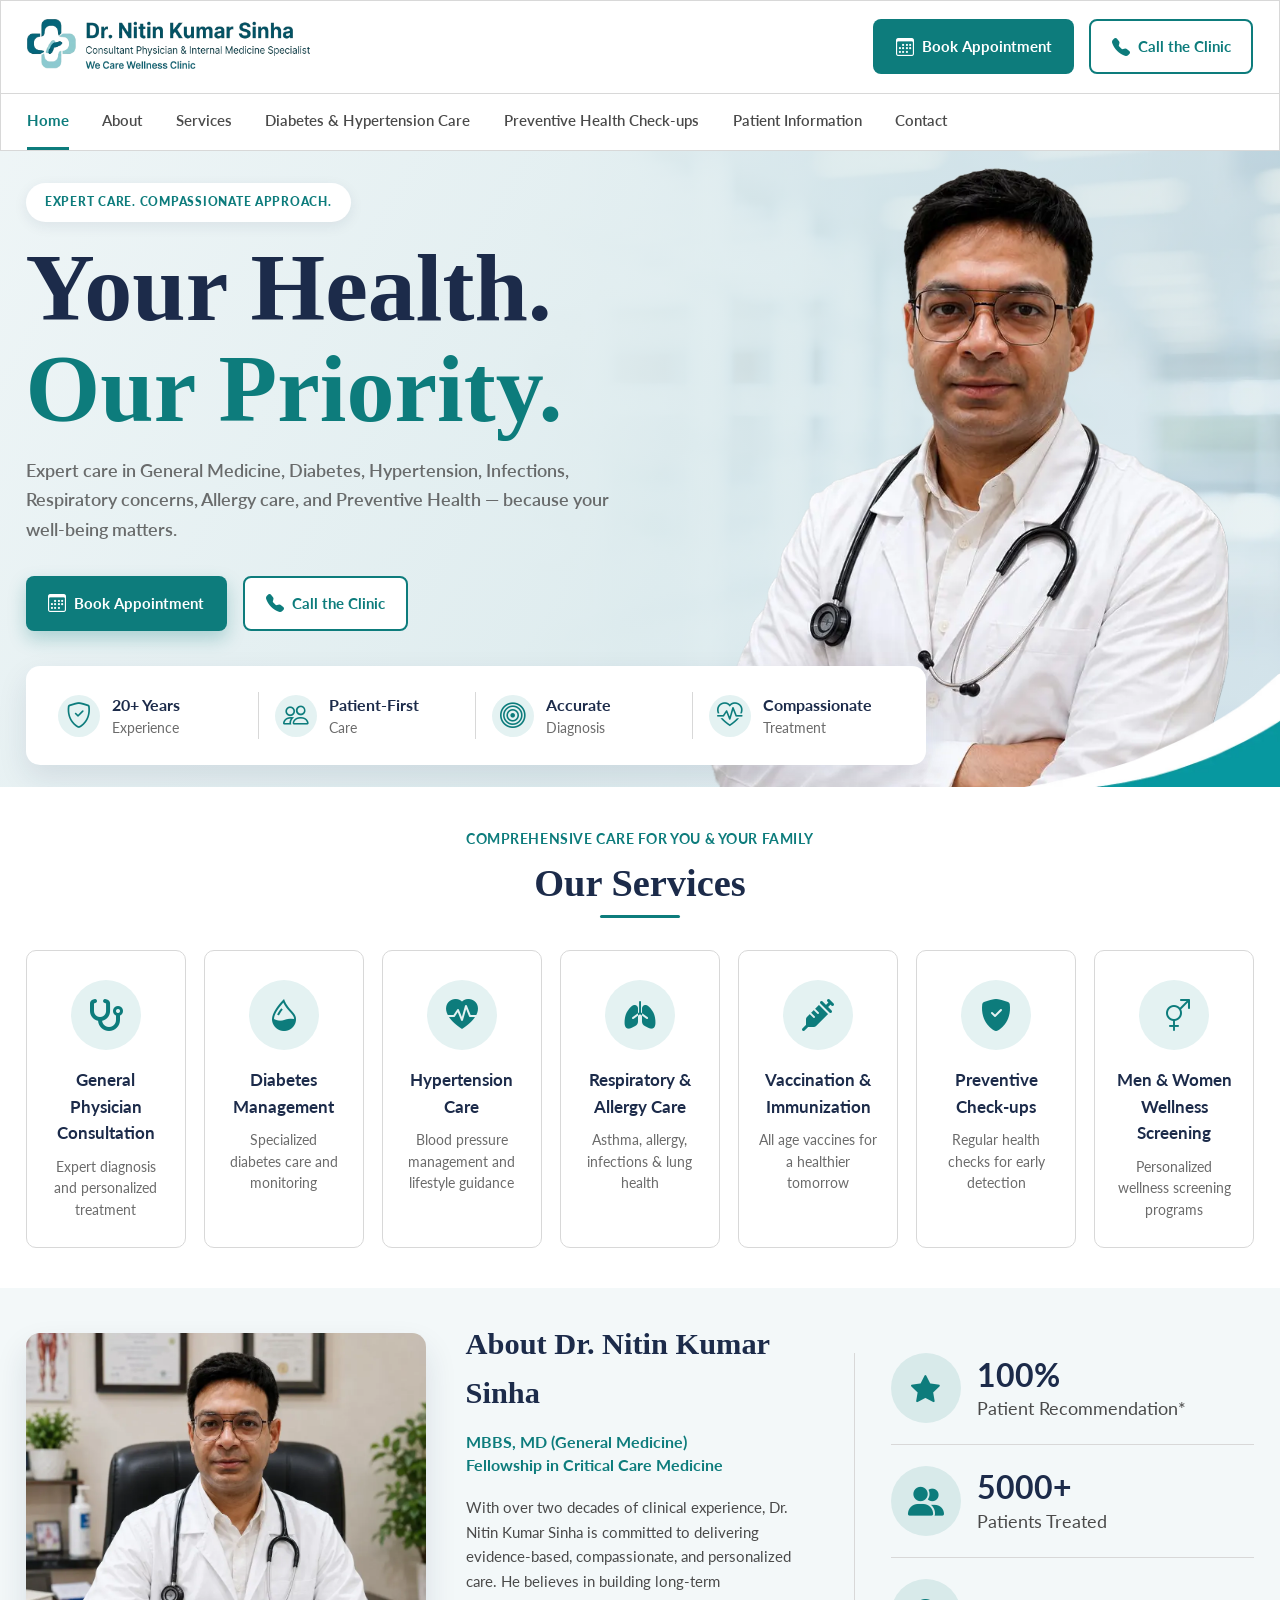
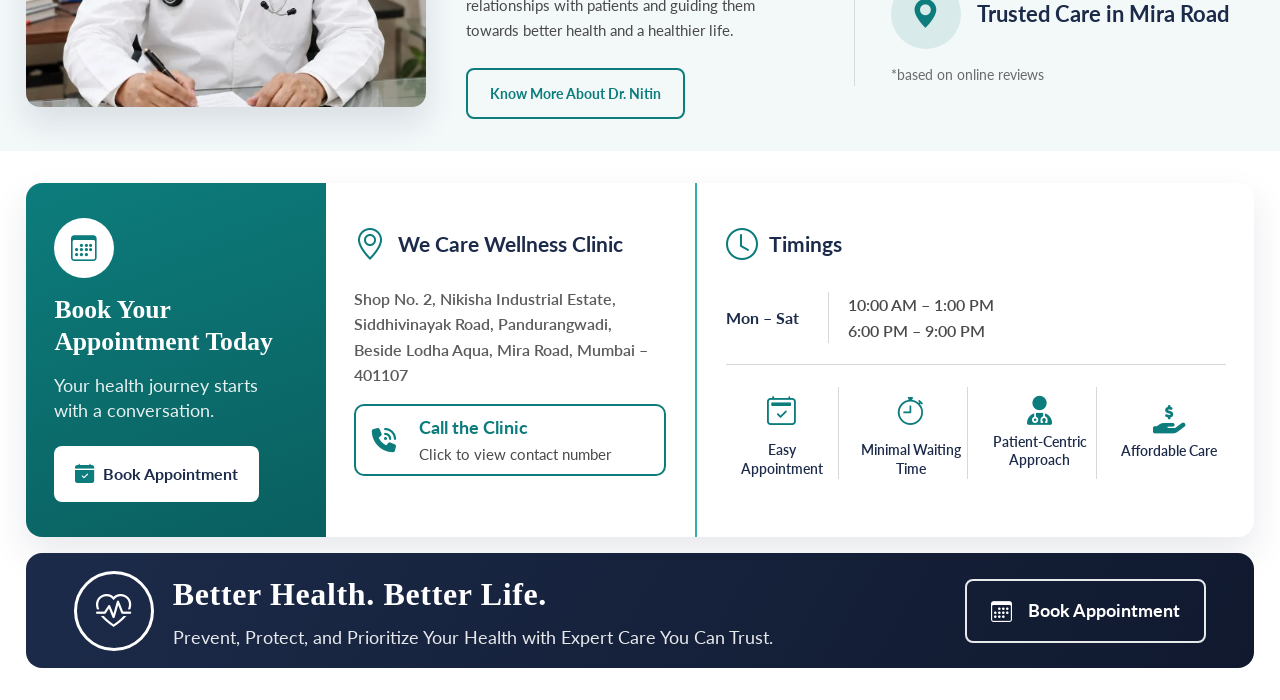
==== index.html @ b58bb56f "first commit" ====
<!DOCTYPE html>
<html lang="en">

<head>
    <meta charset="UTF-8">
    <meta name="viewport" content="width=device-width, initial-scale=1.0">
    <title>Dr. Nitin Kumar Sinha</title>
    <link rel="icon" type="image/png" href="images/dr-favicon.png">

    <link
        href="https://fonts.googleapis.com/css2?family=Lato:ital,wght@0,100;0,300;0,400;0,700;0,900;1,100;1,300;1,400;1,700;1,900&display=swap"
        rel="stylesheet">
    <link rel="stylesheet" href="https://cdn.jsdelivr.net/npm/bootstrap-icons@1.11.3/font/bootstrap-icons.min.css">
    <link rel="stylesheet" href="https://cdnjs.cloudflare.com/ajax/libs/font-awesome/6.7.2/css/all.min.css">
    <link rel="stylesheet" href="style.css">
</head>

<body>

    <header class="site-header">
        <div class="section-container header-top">
            <a href="#home" class="logo">
                <img src="images/logo.webp" alt="Dr. Nitin Kumar Sinha Logo">
            </a>

            <div class="header-actions">
                <a href="#book" class="btn btn-primary">
                    <i class="bi bi-calendar3"></i>
                    <span>Book Appointment</span>
                </a>
                <a href="tel:+910000000000" class="btn btn-outline">
                    <i class="bi bi-telephone-fill"></i>
                    <span class="call-btn-text">Call the Clinic</span>
                </a>
                <button class="nav-toggle" id="navToggle" aria-label="Toggle navigation">
                    <span></span><span></span><span></span>
                </button>
            </div>
        </div>

        <nav class="main-nav" id="mainNav">
            <div class="section-container">
                <ul class="nav-list">
                    <li><a href="#home" class="active">Home</a></li>
                    <li><a href="#about">About</a></li>
                    <li><a href="#services">Services</a></li>
                    <li><a href="#diabetes">Diabetes &amp; Hypertension Care</a></li>
                    <li><a href="#checkups">Preventive Health Check-ups</a></li>
                    <li><a href="#patient-info">Patient Information</a></li>
                    <li><a href="#contact">Contact</a></li>
                </ul>
            </div>
        </nav>
    </header>


    <section class="hero">
        <div class="section-container hero-grid">

            <div class="hero-content">
                <span class="hero-badge">EXPERT CARE. COMPASSIONATE APPROACH.</span>

                <h1 class="hero-heading">
                    Your Health.
                    <span class="highlight">Our Priority.</span>
                </h1>

                <p class="hero-description">
                    Expert care in General Medicine, Diabetes, Hypertension, Infections,
                    Respiratory concerns, Allergy care, and Preventive Health — because
                    your well-being matters.
                </p>

                <div class="hero-actions">
                    <a href="#book" class="btn btn-primary">
                        <i class="bi bi-calendar3"></i>
                        Book Appointment
                    </a>
                    <a href="tel:+910000000000" class="btn btn-outline">
                        <i class="bi bi-telephone-fill"></i>
                        Call the Clinic
                    </a>
                </div>

                <div class="hero-stats">
                    <div class="stat-item">
                        <span class="stat-icon">
                            <i class="bi bi-shield-check"></i>
                        </span>
                        <span>
                            <div class="stat-title">20+ Years</div>
                            <div class="stat-sub">Experience</div>
                        </span>
                    </div>

                    <div class="stat-item">
                        <span class="stat-icon">
                            <i class="bi bi-people"></i>
                        </span>
                        <span>
                            <div class="stat-title">Patient-First</div>
                            <div class="stat-sub">Care</div>
                        </span>
                    </div>

                    <div class="stat-item">
                        <span class="stat-icon">
                            <i class="bi bi-bullseye"></i>
                        </span>
                        <span>
                            <div class="stat-title">Accurate</div>
                            <div class="stat-sub">Diagnosis</div>
                        </span>
                    </div>

                    <div class="stat-item">
                        <span class="stat-icon">
                            <i class="bi bi-heart-pulse"></i>
                        </span>
                        <span>
                            <div class="stat-title">Compassionate</div>
                            <div class="stat-sub">Treatment</div>
                        </span>
                    </div>
                </div>
            </div>

            <div class="hero-image-wrap">
                <img src="images/self-1.webp" alt="Dr. Nitin Kumar Sinha">
            </div>

        </div>

        <img class="hero-prop" src="images/hero-prop-1.webp" alt="">

    </section>


    <section class="services">
        <div class="section-container">

            <div class="services-header">
                <span class="services-eyebrow">COMPREHENSIVE CARE FOR YOU &amp; YOUR FAMILY</span>
                <h2 class="services-title">Our Services</h2>
            </div>

            <div class="services-grid">

                <div class="service-card">
                    <div class="service-icon"><i class="fa-solid fa-stethoscope"></i></div>
                    <div class="service-title">General Physician Consultation</div>
                    <p class="service-desc">Expert diagnosis and personalized treatment</p>
                </div>

                <div class="service-card">
                    <div class="service-icon"><i class="bi bi-droplet-half"></i></div>
                    <div class="service-title">Diabetes Management</div>
                    <p class="service-desc">Specialized diabetes care and monitoring</p>
                </div>

                <div class="service-card">
                    <div class="service-icon"><i class="bi bi-heart-pulse-fill"></i></div>
                    <div class="service-title">Hypertension Care</div>
                    <p class="service-desc">Blood pressure management and lifestyle guidance</p>
                </div>

                <div class="service-card">
                    <div class="service-icon"><i class="bi bi-lungs-fill"></i></div>
                    <div class="service-title">Respiratory &amp; Allergy Care</div>
                    <p class="service-desc">Asthma, allergy, infections &amp; lung health</p>
                </div>

                <div class="service-card">
                    <div class="service-icon"><i class="fa-solid fa-syringe"></i></div>
                    <div class="service-title">Vaccination &amp; Immunization</div>
                    <p class="service-desc">All age vaccines for a healthier tomorrow</p>
                </div>

                <div class="service-card">
                    <div class="service-icon"><i class="bi bi-shield-fill-check"></i></div>
                    <div class="service-title">Preventive Check-ups</div>
                    <p class="service-desc">Regular health checks for early detection</p>
                </div>

                <div class="service-card">
                    <div class="service-icon"><i class="bi bi-gender-ambiguous"></i></div>
                    <div class="service-title">Men &amp; Women Wellness Screening</div>
                    <p class="service-desc">Personalized wellness screening programs</p>
                </div>

            </div>
        </div>
    </section>



    <section class="about">
        <div class="section-container about-grid">

            <div class="about-photo">
                <img src="images/self-2.webp" alt="Dr. Nitin Kumar Sinha">
            </div>

            <div class="about-content">
                <h2 class="about-title">About Dr. Nitin Kumar Sinha</h2>
                <p class="about-qualification">
                    MBBS, MD (General Medicine)<br>
                    Fellowship in Critical Care Medicine
                </p>
                <p class="about-desc">
                    With over two decades of clinical experience, Dr. Nitin Kumar Sinha
                    is committed to delivering evidence-based, compassionate, and
                    personalized care. He believes in building long-term relationships
                    with patients and guiding them towards better health and a healthier life.
                </p>
                <a href="#about-full" class="btn-know-more">Know More About Dr. Nitin</a>
            </div>

            <div class="about-stats">
                <div class="stat-row">
                    <span class="stat-icon-circle"><i class="bi bi-star-fill"></i></span>
                    <span>
                        <div class="stat-value">100%</div>
                        <div class="stat-label">Patient Recommendation*</div>
                    </span>
                </div>

                <div class="stat-row">
                    <span class="stat-icon-circle"><i class="fa-solid fa-user-group"></i></span>
                    <span>
                        <div class="stat-value">5000+</div>
                        <div class="stat-label">Patients Treated</div>
                    </span>
                </div>

                <div class="stat-row">
                    <span class="stat-icon-circle"><i class="bi bi-geo-alt-fill"></i></span>
                    <span>
                        <div class="stat-value">Trusted Care in Mira Road</div>
                    </span>
                </div>

                <p class="about-stats-note">*based on online reviews</p>
            </div>

        </div>
    </section>


    <div class="info-cta-wrapper section-container">

        <!-- ===== SECTION 1: Appointment / Clinic Info ===== -->
        <div class="info-card">

            <!-- Column 1 -->
            <div class="info-col-book">
                <span class="info-icon-circle"><i class="bi bi-calendar3"></i></span>
                <h3>Book Your Appointment Today</h3>
                <p>Your health journey starts with a conversation.</p>
                <a href="#book" class="btn-white"><i class="bi bi-calendar-check-fill"></i> Book Appointment</a>
            </div>

            <!-- Column 2 -->
            <div class="info-col-location">
                <div class="info-heading-row">
                    <i class="bi bi-geo-alt line-icon"></i>
                    <h3>We Care Wellness Clinic</h3>
                </div>
                <p class="address">
                    Shop No. 2, Nikisha Industrial Estate, Siddhivinayak Road,
                    Pandurangwadi, Beside Lodha Aqua, Mira Road, Mumbai – 401107
                </p>
                <button class="call-box">
                    <i class="fa-solid fa-phone-volume call-box-icon"></i>
                    <span>
                        <div class="call-title">Call the Clinic</div>
                        <div class="call-sub">Click to view contact number</div>
                    </span>
                </button>
            </div>

            <!-- Column 3 -->
            <div class="info-col-timings">
                <div class="info-heading-row">
                    <i class="bi bi-clock line-icon"></i>
                    <h3>Timings</h3>
                </div>

                <div class="timings-row">
                    <div class="timings-day">Mon – Sat</div>
                    <div class="timings-hours">
                        10:00 AM – 1:00 PM<br>
                        6:00 PM – 9:00 PM
                    </div>
                </div>

                <div class="feature-row">
                    <div class="feature-item">
                        <i class="bi bi-calendar2-check"></i>
                        <span>Easy Appointment</span>
                    </div>
                    <div class="feature-item">
                        <i class="bi bi-stopwatch"></i>
                        <span>Minimal Waiting Time</span>
                    </div>
                    <div class="feature-item">
                        <i class="fa-solid fa-user-doctor"></i>
                        <span>Patient-Centric Approach</span>
                    </div>
                    <div class="feature-item">
                        <i class="fa-solid fa-hand-holding-dollar"></i>
                        <span>Affordable Care</span>
                    </div>
                </div>
            </div>

        </div>

        <!-- ===== SECTION 2: CTA Banner ===== -->
        <div class="cta-banner">
            <div class="cta-left">
                <span class="cta-icon-circle"><i class="bi bi-heart-pulse"></i></span>
                <div class="cta-text">
                    <h3>Better Health. Better Life.</h3>
                    <p>Prevent, Protect, and Prioritize Your Health with Expert Care You Can Trust.</p>
                </div>
            </div>
            <a href="#book" class="btn-outline-white"><i class="bi bi-calendar3"></i> Book Appointment</a>
        </div>

    </div>







    <!-- for header navigation -->
    <script>
        const toggle = document.getElementById('navToggle');
        const nav = document.getElementById('mainNav');
        toggle.addEventListener('click', () => nav.classList.toggle('open'));
    </script>


</body>

</html>
---- style.css ----
:root {
    --color-primary: #0d7c7c;
    --color-primary-dark: #0a5f5f;
    --color-navy: #1c2b4a;
    --color-navy-dark: #10192e;
    --color-text: #4a4a4a;
    --color-text-light: #6b6b6b;
    --color-border: #d8d8d8;
    --color-white: #ffffff;
    --section-bg: #f3f8f9;
    --transition: 0.3s ease-in-out;
}

* {
    margin: 0;
    padding: 0;
    box-sizing: border-box;
    font-family: "Lato", sans-serif;
}

body {
    line-height: 1.6;
}

html {
    scroll-behavior: smooth;
}


.section-container {
    width: 96%;
    max-width: 1400px;
    margin: auto;

}







/* header */
.site-header {
    border: 1px solid var(--color-border);
}

.header-top {
    display: flex;
    align-items: center;
    justify-content: space-between;
    gap: 1rem;
    padding: 1.1rem 0;
}

.logo img {
    height: 50px;
    object-fit: cover;
}


/* Header actions (buttons) */
.header-actions {
    display: flex;
    align-items: center;
    gap: 0.9rem;
    flex-shrink: 0;
}

.btn {
    display: inline-flex;
    align-items: center;
    gap: 0.5rem;
    font-size: 0.92rem;
    font-weight: 700;
    padding: 0.7rem 1.3rem;
    border-radius: 8px;
    text-decoration: none;
    white-space: nowrap;
    cursor: pointer;
    transition: all 0.3s;
    border: 2px solid transparent;
}

.btn i {
    font-size: 18px;
}

.btn-primary {
    background: var(--color-primary);
    color: var(--color-white);
}

.btn-primary:hover {
    background: var(--color-primary-dark);
}

.btn-outline {
    background: var(--color-white);
    color: var(--color-primary);
    border-color: var(--color-primary);
}

.btn-outline:hover {
    background: var(--color-primary);
    color: var(--color-white);
}

/* Mobile toggle */
.nav-toggle {
    display: none;
    background: none;
    border: none;
    cursor: pointer;
    padding: 0.4rem;
}

.nav-toggle span {
    display: block;
    width: 26px;
    height: 3px;
    margin: 5px 0;
    background: var(--color-navy);
    border-radius: 2px;
    transition: all 0.3s;
}

/* ===== NAV ===== */

.main-nav {
    border-top: 1px solid var(--color-border);
}

.nav-list {
    list-style: none;
    display: flex;
    flex-wrap: wrap;
    gap: 2.1rem;
}

.nav-list a {
    display: inline-block;
    text-decoration: none;
    color: var(--color-text);
    font-size: 0.95rem;
    font-weight: 600;
    padding: 0.9rem 0;
    border-bottom: 3px solid transparent;
    transition: all 0.3s;
}

.nav-list a:hover {
    color: var(--color-primary);
}

.nav-list a.active {
    color: var(--color-primary);
    border-bottom-color: var(--color-primary);
    font-weight: 700;
}













/* ===== HERO SECTION ===== */

.hero {
    position: relative;
    overflow: hidden;
    background:
        linear-gradient(120deg, rgba(238, 245, 246, 0.94) 0%, rgba(219, 234, 236, 0.85) 55%, rgba(219, 234, 236, 0.55) 100%),
        url("images/hero-back-2.webp") center/cover no-repeat;
    padding: 1rem 0 0;
}

.hero-prop {
    position: absolute;
    bottom: 0;
    right: 0;
    width: 20%;
    height: auto;
}

.hero-grid {
    display: grid;
    grid-template-columns: 1.05fr 0.95fr;
    gap: 2rem;
    min-height: 520px;
}

/* --- Left content --- */
.hero-content {
    padding-top: 1rem;
    position: relative;
    z-index: 2;
}

.hero-badge {
    display: inline-block;
    background: #fff;
    color: var(--color-primary);
    font-size: 0.78rem;
    font-weight: 900;
    letter-spacing: 0.06em;
    padding: 0.6rem 1.2rem;
    border-radius: 999px;
    box-shadow: 0 4px 14px rgba(28, 43, 74, 0.08);
    margin-bottom: 1rem;
}

.hero-heading {
    font-family: "Noto Serif Oriya", serif;
    font-optical-sizing: auto;
    font-weight: 700;
    font-style: normal;
    font-size: 6rem;
    line-height: 1.05;
    color: var(--color-navy);
    margin-bottom: 1rem;
}

.hero-heading .highlight {
    font-family: "Noto Serif Oriya", serif;
    font-optical-sizing: auto;
    font-weight: 700;
    font-style: normal;
    color: var(--color-primary);
    display: block;
}

.hero-description {
    max-width: 620px;
    color: var(--color-text);
    font-size: 1.15rem;
    font-weight: 600;
    opacity: 0.8;
    margin-bottom: 2rem;
}

.hero-actions {
    display: flex;
    flex-wrap: wrap;
    gap: 1rem;
    margin-bottom: 3rem;
}


.hero-actions .btn-primary {
    box-shadow: 0 8px 18px rgba(13, 124, 124, 0.28);
}

.hero-actions .btn-primary:hover {
    box-shadow: none;
}

/* --- Stats bar --- */
.hero-stats {
    background: var(--color-white);
    border-radius: 14px;
    box-shadow: 0 12px 30px rgba(28, 43, 74, 0.1);
    display: flex;
    flex-wrap: wrap;
    padding: 1.6rem 1rem;
    position: relative;
    z-index: 3;
    margin-bottom: -3rem;

    position: absolute;
    bottom: 70px;
    width: 900px;
}

.stat-item {
    display: flex;
    align-items: center;
    gap: 0.8rem;
    flex: 1 1 180px;
    padding: 0rem 1rem;
    border-right: 1px solid var(--color-border);
}

.stat-item:last-child {
    border-right: none;
}

.stat-icon {
    width: 42px;
    height: 42px;
    flex-shrink: 0;
    border-radius: 50%;
    background: #e4f2f2;
    color: var(--color-primary);
    display: flex;
    align-items: center;
    justify-content: center;
}

.stat-icon i {
    font-size: 1.6rem;
    font-weight: 700;
}

.stat-title {
    font-weight: 700;
    color: var(--color-navy);
    font-size: 1rem;
}

.stat-sub {
    font-size: 0.85rem;
    color: var(--color-text-light);
}

/* --- Right doctor image --- */
.hero-image-wrap {
    position: relative;
    align-self: stretch;
    display: flex;
    align-items: flex-end;
    justify-content: center;
    height: 100%;
}

.hero-image-wrap img {
    width: 100%;
    max-width: 520px;
    height: 100%;
    max-height: 620px;
    object-fit: cover;
    object-position: top center;
}

.hero-wave {
    position: absolute;
    left: 0;
    right: 0;
    bottom: -1px;
    width: 100%;
    height: 90px;
    display: block;
    z-index: 1;
}


















/* ===== SERVICES SECTION ===== */

.services {
    padding: 2.5rem 0;
    background: var(--color-white);
}

.services-header {
    text-align: center;
    margin-bottom: 2rem;
}

.services-eyebrow {
    display: block;
    font-size: 0.9rem;
    font-weight: 700;
    letter-spacing: 0.04em;
    color: var(--color-primary);
    margin-bottom: 0.2rem;
}

.services-title {
    font-family: "Noto Serif Oriya", serif;
    font-weight: 700;
    font-size: 2.4rem;
    color: var(--color-navy);
    position: relative;
    display: inline-block;
    padding-bottom: 0.2rem;
}

.services-title::after {
    content: "";
    position: absolute;
    left: 50%;
    bottom: 0;
    transform: translateX(-50%);
    width: 80px;
    height: 3.2px;
    background: var(--color-primary);
    border-radius: 2px;
}

.services-grid {
    display: grid;
    grid-template-columns: repeat(7, 1fr);
    gap: 1.1rem;
}

.service-card {
    background: var(--color-white);
    border: 1px solid var(--color-border);
    border-radius: 10px;
    padding: 1.8rem 1.2rem 1.6rem;
    text-align: center;
    transition: all 0.3s;
}

.service-card:hover {
    box-shadow: 0 14px 28px rgba(28, 43, 74, 0.1);
    transform: translateY(-4px);
}

.service-icon {
    width: 70px;
    height: 70px;
    margin: 0 auto 1.1rem;
    border-radius: 50%;
    background: #e4f2f2;
    display: flex;
    align-items: center;
    justify-content: center;
}

.service-icon i {
    font-size: 2rem;
    color: var(--color-primary);
}

.service-title {
    font-size: 1.04rem;
    font-weight: 700;
    color: var(--color-navy);
    margin-bottom: 0.6rem;
    line-height: 1.6;
    min-height: 2.6em;
    display: flex;
    align-items: center;
    justify-content: center;
}

.service-desc {
    font-size: 0.85rem;
    color: var(--color-text-light);
}















/* about section */
.about {
    background: var(--section-bg);
    padding: 2rem 0;
}

.about-grid {
    display: grid;
    grid-template-columns: 400px 1fr 400px;
    gap: 2.5rem;
    align-items: center;
}

/* --- Doctor photo --- */
.about-photo {
    width: 100%;
    border-radius: 14px;
    overflow: hidden;
    box-shadow: 0 16px 32px rgba(28, 43, 74, 0.12);
}

.about-photo img {
    width: 100%;
    height: 100%;
    object-fit: cover;
    display: block;
}

/* --- About content --- */
.about-content {
    padding-right: 1rem;
}

.about-title {
    font-family: "Noto Serif Oriya", serif;
    font-weight: 700;
    font-size: 1.9rem;
    color: var(--color-navy);
    margin-bottom: 0.8rem;
}

.about-qualification {
    color: var(--color-primary);
    font-weight: 700;
    font-size: 0.98rem;
    line-height: 1.5;
    margin-bottom: 1.1rem;
}

.about-desc {
    color: var(--color-text);
    font-size: 0.96rem;
    max-width: 520px;
    margin-bottom: 1.6rem;
}

.btn-know-more {
    display: inline-flex;
    align-items: center;
    gap: 0.5rem;
    background: transparent;
    border: 2px solid var(--color-primary);
    color: var(--color-primary);
    font-weight: 700;
    font-size: 0.9rem;
    padding: 0.75rem 1.4rem;
    border-radius: 8px;
    text-decoration: none;
    transition: all 0.3s;
}

.btn-know-more:hover {
    background: var(--color-primary);
    color: var(--color-white);
}

/* --- Stats column --- */
.about-stats {
    border-left: 1px solid var(--color-border);
    padding-left: 2.2rem;
    display: flex;
    flex-direction: column;
    gap: 1.3rem;
}

.stat-row {
    display: flex;
    align-items: center;
    gap: 1rem;
    padding-bottom: 1.3rem;
    border-bottom: 1px solid var(--color-border);
}

.stat-row:last-of-type {
    border-bottom: none;
    padding-bottom: 0;
}

.stat-icon-circle {
    width: 70px;
    height: 70px;
    flex-shrink: 0;
    border-radius: 50%;
    background: #d8eaea;
    color: var(--color-primary);
    display: flex;
    align-items: center;
    justify-content: center;
}

.stat-icon-circle i {
    font-size: 1.8rem;
}

.stat-value {
    font-weight: 700;
    font-size: 2rem;
    color: var(--color-navy);
    line-height: 1.3;
}

.stat-value:last-child {
    font-size: 1.4rem;
}

.stat-label {
    font-size: 1.1rem;
    color: var(--color-text);
}

.about-stats-note {
    font-size: 0.9rem;
    color: var(--color-text-light);
    text-align: left;
    margin-top: -0.4rem;
}























/* footer part */
.info-cta-wrapper {
    padding: 2rem 0;
    display: flex;
    flex-direction: column;
    gap: 1rem;
}

/* SECTION 1 — Appointment / Clinic Info Card */
.info-card {
    background: var(--color-white);
    border-radius: 16px;
    box-shadow: 0 16px 36px rgba(28, 43, 74, 0.1);
    display: grid;
    grid-template-columns: 300px 1fr 1.5fr;
    overflow: hidden;
}

/* --- Column 1: Book appointment (teal) --- */
.info-col-book {
    background: linear-gradient(160deg, var(--color-primary) 0%, var(--color-primary-dark) 100%);
    color: var(--color-white);
    padding: 2.2rem 1.8rem;
    display: flex;
    flex-direction: column;
    gap: 1rem;
}

.info-icon-circle {
    width: 60px;
    height: 60px;
    border-radius: 50%;
    background: var(--color-white);
    color: var(--color-primary);
    display: flex;
    align-items: center;
    justify-content: center;
    flex-shrink: 0;
}

.info-icon-circle i {
    font-size: 1.6rem;
}

.info-col-book h3 {
    font-family: "Noto Serif Oriya", serif;
    font-size: 1.6rem;
    line-height: 1.25;
    font-weight: 700;
}

.info-col-book p {
    font-size: 1.1rem;
    line-height: 1.4;
    opacity: 0.9;
}

.btn-white {
    display: inline-flex;
    align-items: center;
    gap: 0.55rem;
    background: var(--color-white);
    color: var(--color-navy);
    font-weight: 700;
    font-size: 1rem;
    padding: 0.8rem 1.3rem;
    border-radius: 8px;
    text-decoration: none;
    width: fit-content;
    margin-top: 0.4rem;
    transition: transform var(--transition), box-shadow var(--transition);
}

.btn-white i {
    font-size: 1.2rem;
    color: var(--color-primary);
}

.btn-white:hover {
    transform: translateY(-2px);
    box-shadow: 0 8px 16px rgba(0, 0, 0, 0.15);
}

/* --- Column 2: Clinic location --- */
.info-col-location {
    padding: 2.2rem 1.8rem;
    border-right: 2px solid #34aeae;
    display: flex;
    flex-direction: column;
    gap: 1rem;
}

.info-heading-row {
    display: flex;
    align-items: center;
    gap: 0.7rem;
}

.info-heading-row i.line-icon {
    font-size: 2rem;
    font-weight: 9700;
    color: var(--color-primary);
}

.info-heading-row h3 {
    font-size: 1.3rem;
    color: var(--color-navy);
    font-weight: 700;
}

.info-col-location p.address {
    font-size: 1rem;
    font-weight: 600;
    opacity: 0.9;
    color: var(--color-text);
    max-width: 300px;
}

.call-box {
    display: flex;
    align-items: center;
    gap: 1.4rem;
    border: 2px solid var(--color-primary);
    border-radius: 10px;
    padding: 0.7rem 1rem;
    transition: var(--transition);
    cursor: pointer;
    background: var(--color-white);
    text-align: left;
}

.call-box i {
    font-size: 1.5rem;
    color: var(--color-primary);
}

.call-box .call-title {
    font-weight: 700;
    color: var(--color-primary);
    font-size: 1.1rem;
    margin-bottom: 0.4rem;
}

.call-box .call-sub {
    font-size: 0.95rem;
    color: var(--color-text);
}

.call-box:hover {
    border-color: var(--color-primary);
    background: var(--color-primary);
    color: var(--color-white);
}

.call-box:hover .call-box-icon {
    color: var(--color-white) !important;
}

.call-box:hover .call-title {
    color: var(--color-white) !important;
}

.call-box:hover .call-sub {
    color: var(--color-white) !important;
}

/* --- Column 3: Timings + feature icons --- */
.info-col-timings {
    padding: 2.2rem 1.8rem;
    display: flex;
    flex-direction: column;
    gap: 1.4rem;
}

.timings-row {
    display: flex;
    align-items: center;
    gap: 1.8rem;
    padding-bottom: 1.3rem;
    border-bottom: 1px solid var(--color-border);
}

.timings-day {
    font-weight: 700;
    color: var(--color-navy);
    font-size: 1rem;
    white-space: nowrap;
}

.timings-hours {
    font-size: 1rem;
    font-weight: 600;
    color: var(--color-text);
    border-left: 1px solid var(--color-border);
    padding-left: 1.2rem;
}

.feature-row {
    display: flex;
    justify-content: space-between;
    gap: 1rem;
    flex-wrap: wrap;
}

.feature-item {
    display: flex;
    flex-direction: column;
    justify-content: center;
    align-items: center;
    text-align: center;
    gap: 0.5rem;
    flex: 1 1 100px;
    border-right: 1px solid var(--color-border);
}

.feature-item:last-child {
    border-right: none;
}

.feature-item i {
    font-size: 1.8rem;
    color: var(--color-primary);
}

.feature-item span {
    font-size: 0.9rem;
    font-weight: 600;
    color: var(--color-navy);
    line-height: 1.3;
}

/* ===================================================
   SECTION 2 — CTA Banner
   =================================================== */

.cta-banner {
    background: linear-gradient(120deg, var(--color-navy) 0%, var(--color-navy-dark) 100%);
    border-radius: 16px;
    padding: 1rem 3rem;
    display: flex;
    align-items: center;
    justify-content: space-between;
    gap: 1.5rem;
    flex-wrap: wrap;
}

.cta-left {
    display: flex;
    align-items: center;
    gap: 1.2rem;
}

.cta-icon-circle {
    width: 80px;
    height: 80px;
    border-radius: 50%;
    border: 3px solid rgba(255, 255, 255);
    display: flex;
    align-items: center;
    justify-content: center;
    flex-shrink: 0;
}

.cta-icon-circle i {
    font-size: 2.2rem;
    color: var(--color-white);
}

.cta-text h3 {
    font-family: "Noto Serif Oriya", serif;
    color: var(--color-white);
    font-size: 2rem;
    letter-spacing: 0.02em;
    font-weight: 700;
    margin-bottom: 0.2rem;
}

.cta-text p {
    color: rgba(255, 255, 255, 0.9);
    font-size: 1.1rem;
}

.btn-outline-white {
    display: inline-flex;
    align-items: center;
    gap: 1rem;
    background: transparent;
    border: 2px solid rgba(255, 255, 255, 0.9);
    color: var(--color-white);
    font-weight: 700;
    font-size: 1.1rem;
    padding: 0.85rem 1.5rem;
    border-radius: 8px;
    text-decoration: none;
    white-space: nowrap;
    transition: background var(--transition), border-color var(--transition);
}

.btn-outline-white i {
    font-size: 1.3rem;
}

.btn-outline-white:hover {
    background: var(--color-white);
    border-color: var(--color-white);
    color: var(--color-navy);
}












































/* ===== RESPONSIVE ===== */

@media (max-width: 1200px) {
    .services-grid {
        grid-template-columns: repeat(4, 1fr);
    }




    .about-grid {
        grid-template-columns: 300px 1fr 300px;
    }
}




@media (max-width: 1100px) {
    .hero-heading {
        font-size: 4.8rem;
    }





    .about-grid {
        grid-template-columns: 400px 1fr;
    }

    .about-stats {
        grid-column: 1 / -1;
        border-left: none;
        border-top: 1px solid var(--color-border);
        padding-left: 0;
        padding-top: 1.8rem;
        flex-direction: row;
        flex-wrap: wrap;
        justify-content: space-between;
        gap: 2rem;
    }

    .stat-row {
        border-bottom: none;
        padding-bottom: 0;
        flex: 1 1 220px;
    }

    .about-stats-note {
        width: 100%;
        text-align: center;
        margin-top: 0.5rem;
    }


}




@media (max-width: 992px) {
    .nav-list {
        gap: 1.2rem;
    }




    .info-card {
        grid-template-columns: 1fr;
    }

    .info-col-location {
        border-right: none;
        border-bottom: 1px solid var(--color-border);
    }

    .feature-row {
        justify-content: flex-start;
    }


    .call-box {
        max-width: 300px;
        justify-content: center;
    }
}




@media (max-width: 900px) {
    .call-btn-text {
        display: none;
    }

    .btn-outline {
        padding: 0.7rem;
    }

    .btn-outline svg {
        margin: 0;
    }

    .brand-text .doctor-name {
        font-size: 1.15rem;
    }

    .nav-toggle {
        display: block;
    }

    .main-nav {
        max-height: 0;
        overflow: hidden;
        transition: max-height 0.3s ease;
    }

    .main-nav.open {
        max-height: 400px;
    }

    .nav-list {
        flex-direction: column;
        gap: 0;
        padding: 0.5rem 0 1rem;
    }

    .nav-list a {
        width: 100%;
        padding: 0.7rem 0;
        border-bottom: 1px solid var(--color-border);
    }

    .nav-list a.active {
        border-bottom: 1px solid var(--color-border);
        border-left: 3px solid var(--color-primary);
        padding-left: 0.6rem;
    }







    .hero-grid {
        grid-template-columns: 1fr;
        min-height: unset;
        gap: 0;
    }

    .hero-content {
        padding-top: 0.5rem;
        text-align: left;
    }

    .hero-image-wrap {
        /* order: -1; */
        height: 100%;
        width: 300px;
        margin: auto;
    }

    .hero-actions {
        margin-bottom: 1.5rem;
    }

    .hero-stats {
        position: static;
        width: 100%;
        margin-bottom: 20px;
        display: grid;
        grid-template-columns: 1fr 1fr 1fr 1fr;
    }



}




@media (max-width: 800px) {

    .hero-stats {
        grid-template-columns: 1fr 1fr;
        gap: 1rem;
    }





    .services-grid {
        grid-template-columns: repeat(2, 1fr);
    }

    .services-title {
        font-size: 2rem;
    }

}




@media (max-width: 768px) {
    .about-grid {
        grid-template-columns: 1fr;
        text-align: center;
    }

    .about-photo {
        max-width: 280px;
        margin: 0 auto;
    }

    .about-desc {
        margin-left: auto;
        margin-right: auto;
    }

    .about-content {
        padding-right: 0;
    }

    .stat-row {
        justify-content: center;
        text-align: left;
    }
}




@media (max-width: 640px) {

    .info-col-book,
    .info-col-location,
    .info-col-timings {
        padding: 1.8rem 1.4rem;
    }

    .timings-row {
        flex-wrap: wrap;
    }


    .feature-row {
        justify-content: space-between;
    }

    .feature-item {
        flex: 1 1 40%;
    }

    .feature-item:nth-child(2n) {
        border-right: none;
    }

    .cta-banner {
        flex-direction: column;
        align-items: flex-start;
        text-align: left;
    }

    .btn-outline-white {
        width: 100%;
        justify-content: center;
    }
}




@media (max-width: 670px) {
    .header-top {
        padding: 0.9rem 0;
    }

    .doctor-title {
        display: none;
    }

    .header-actions .btn-primary span {
        display: none;
    }

}




@media (max-width: 640px) {
    .hero-heading {
        font-size: 4rem;
        margin-top: 0.5rem;
    }

    .hero-description {
        font-size: 0.95rem;
    }

    .hero-stats {
        flex-direction: column;
        padding: 0.5rem 1rem;
    }

    .stat-item {
        border-right: none;
        border-bottom: 1px solid var(--color-border);
        padding: 1rem 0;
    }

    .stat-item:last-child {
        border-bottom: none;
    }

    .hero-actions .btn {
        flex: 1 1 auto;
        justify-content: center;
    }
}




@media (max-width: 570px) {

    .section-container {
        width: 94%;
    }

}




@media (max-width: 520px) {

    .logo img {
        height: 44px;
    }

    .header-actions .btn {
        display: none;
    }



    .about-title {
        font-size: 1.55rem;
    }

    .stat-value {
        font-size: 1.7rem;
    }

    .about-stats {
        flex-direction: column;
    }

    .stat-row {
        justify-content: flex-start;
        text-align: left;
        flex: 1;
    }




}




@media (max-width: 400px) {
    .hero-badge {
        font-size: 0.68rem;
        padding: 0.5rem 0.9rem;
    }

    .hero-heading {
        font-size: 3rem;
    }





    .services {
        padding: 3rem 0;
    }

    .services-grid {
        grid-template-columns: 1fr;
        gap: 0.9rem;
    }

    .services-title {
        font-size: 2rem;
    }






    .feature-item {
        flex: 1 1 60%;
    }

    .feature-item {
        border-right: none;
    }



    .timings-row {
        gap: 0.4rem;
    }

    .timings-hours {
        border-left: none;
        padding-left: 0rem;
    }




    .cta-banner {
        padding: 1rem 1rem;
    }

    .cta-left {
        gap: 0.8rem;
        flex-direction: column;
        text-align: center;
    }

    .cta-text h3 {
        font-size: 1.4rem;
    }

    .btn-outline-white {
        width: 100%;
        gap: 1rem;
        border: 2px solid rgba(255, 255, 255, 0.9);
        font-size: 1.1rem;
        padding: 0.85rem 1.5rem;
        border-radius: 8px;
    }


}




@media (max-width: 370px) {

    .logo img {
        height: 36px;
    }




    .hero-heading {
        font-size: 2.6rem;
    }

    .hero-image-wrap {
        width: 200px;
    }

    .hero-stats {
        grid-template-columns: 1fr;
    }

}
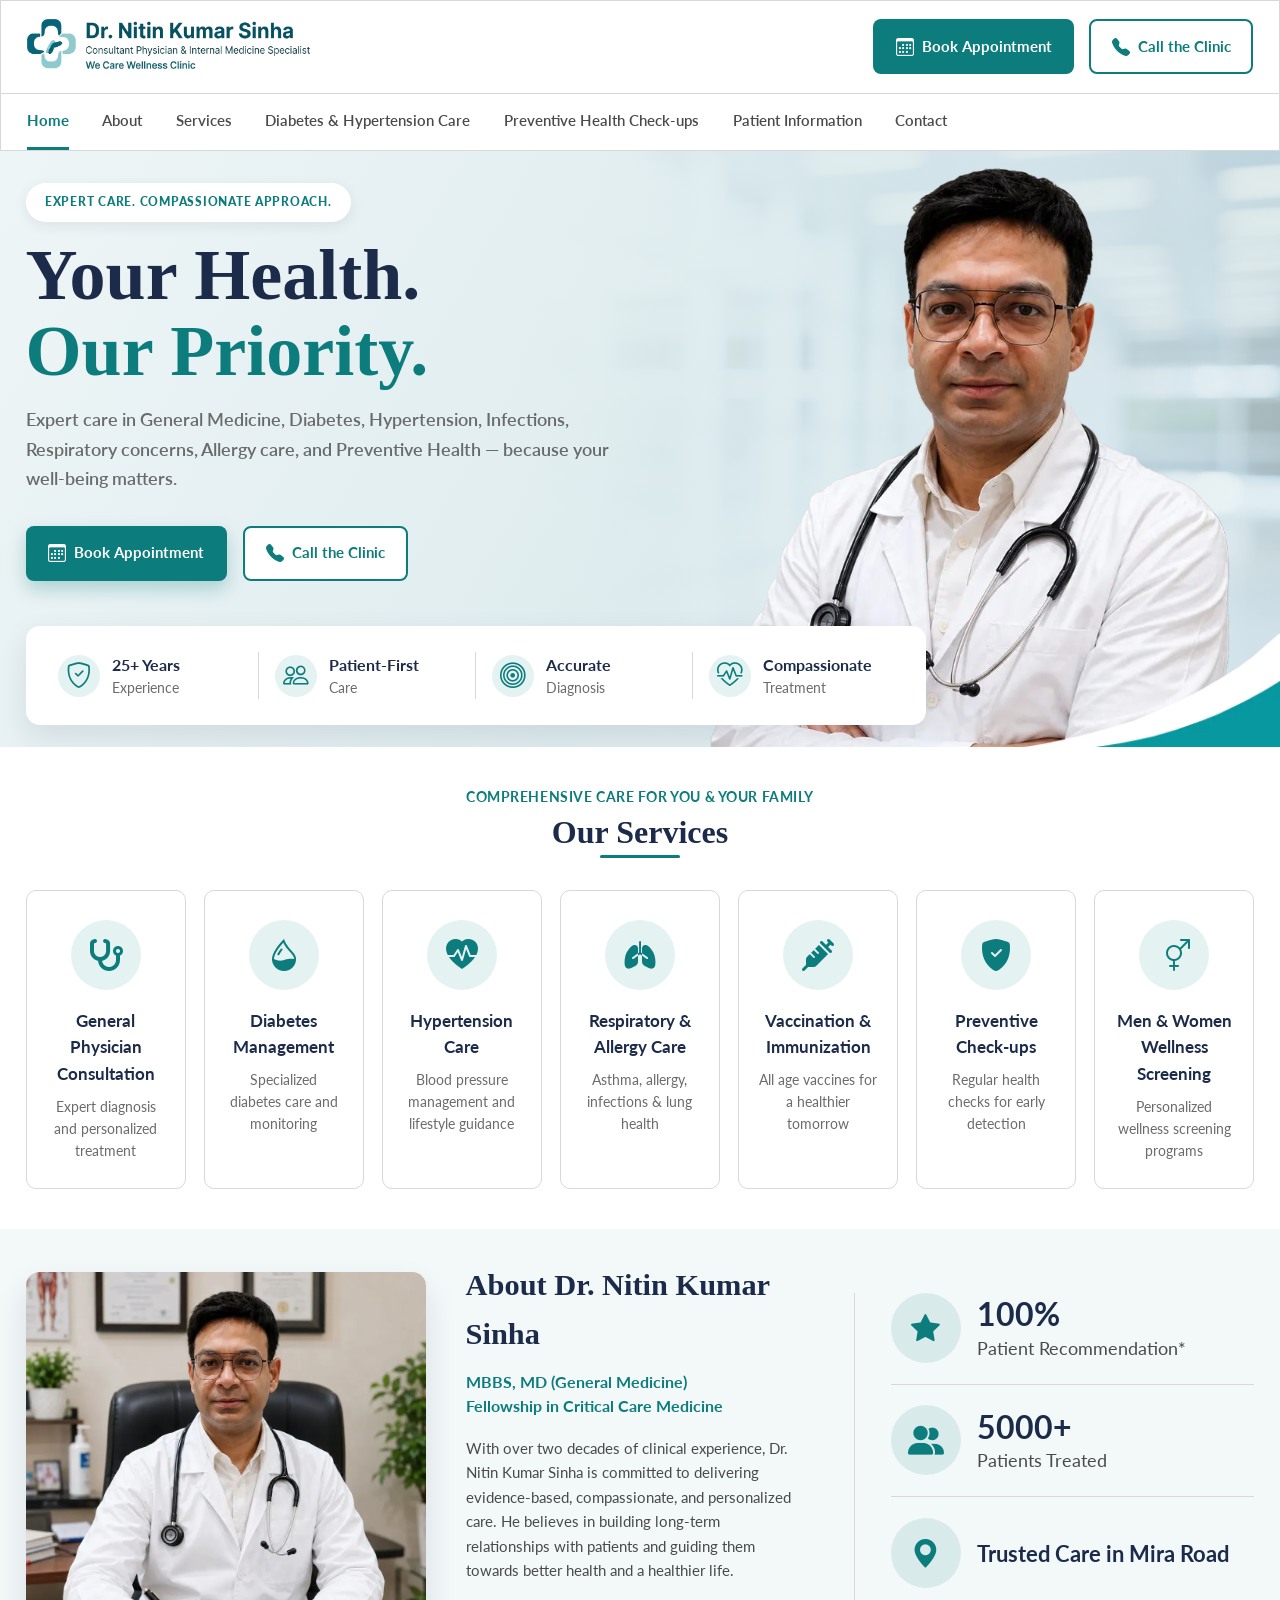
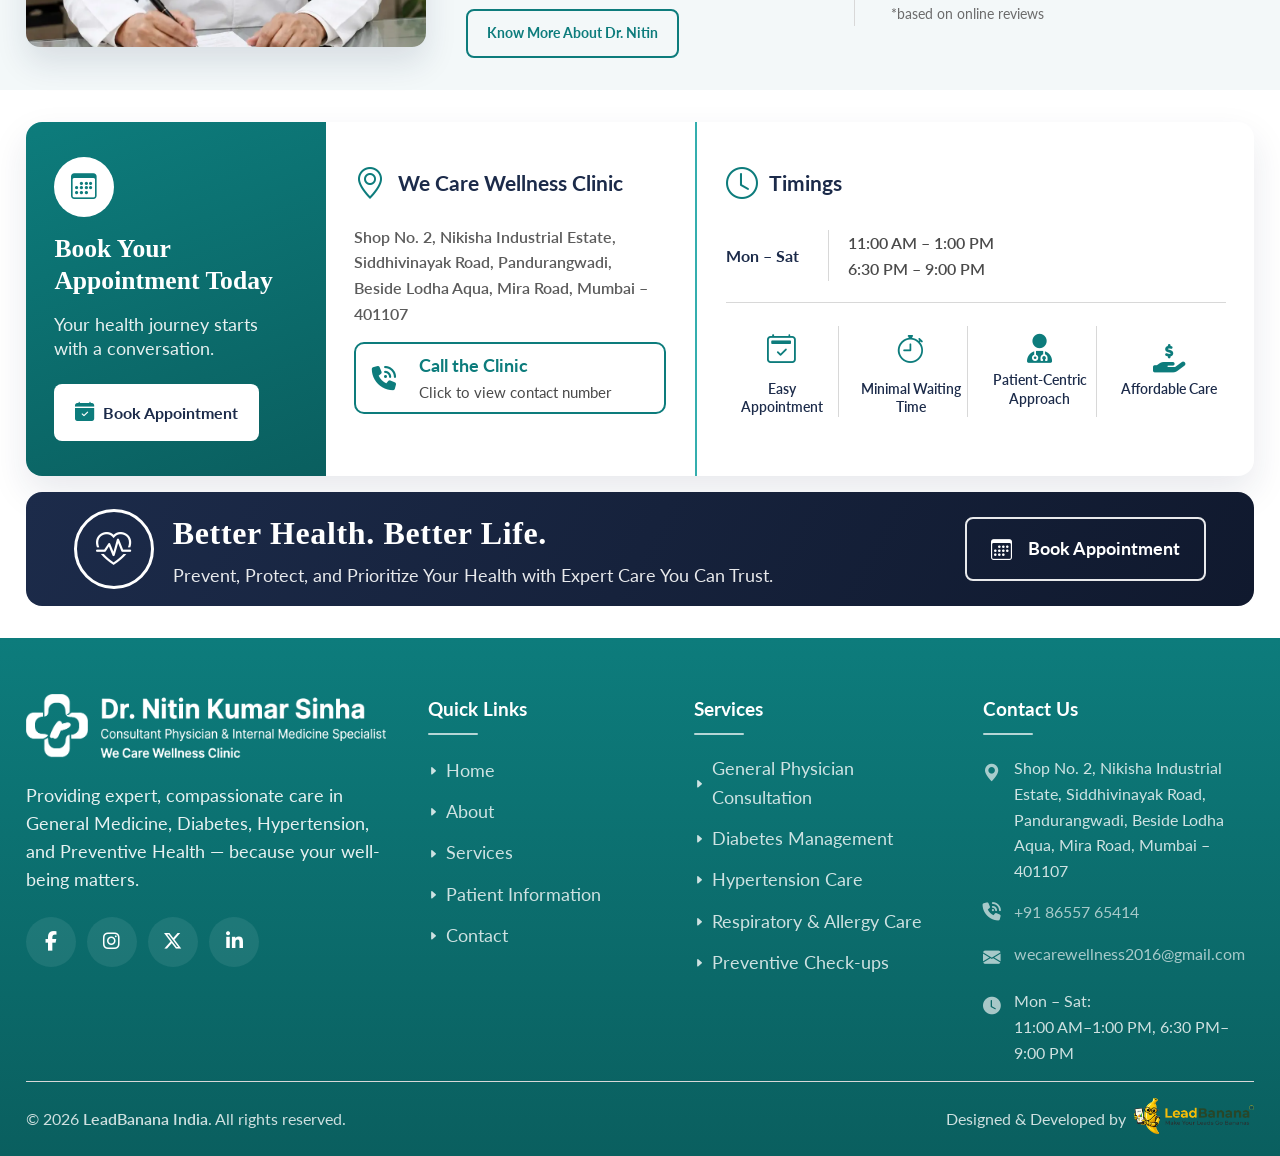
==== commit dcf1929b: "first commit" ====
--- a/index.html
+++ b/index.html
@@ -19,16 +19,16 @@
 
     <header class="site-header">
         <div class="section-container header-top">
-            <a href="#home" class="logo">
+            <a href="index.html" class="logo">
                 <img src="images/logo.webp" alt="Dr. Nitin Kumar Sinha Logo">
             </a>
 
             <div class="header-actions">
-                <a href="#book" class="btn btn-primary">
+                <a href="contact.html#book-appointment-section" class="btn btn-primary">
                     <i class="bi bi-calendar3"></i>
                     <span>Book Appointment</span>
                 </a>
-                <a href="tel:+910000000000" class="btn btn-outline">
+                <a href="tel:+918655765414" class="btn btn-outline">
                     <i class="bi bi-telephone-fill"></i>
                     <span class="call-btn-text">Call the Clinic</span>
                 </a>
@@ -41,13 +41,13 @@
         <nav class="main-nav" id="mainNav">
             <div class="section-container">
                 <ul class="nav-list">
-                    <li><a href="#home" class="active">Home</a></li>
-                    <li><a href="#about">About</a></li>
-                    <li><a href="#services">Services</a></li>
-                    <li><a href="#diabetes">Diabetes &amp; Hypertension Care</a></li>
-                    <li><a href="#checkups">Preventive Health Check-ups</a></li>
-                    <li><a href="#patient-info">Patient Information</a></li>
-                    <li><a href="#contact">Contact</a></li>
+                    <li><a href="index.html" class="active">Home</a></li>
+                    <li><a href="about.html">About</a></li>
+                    <li><a href="services.html">Services</a></li>
+                    <li><a href="diabetes.html">Diabetes &amp; Hypertension Care</a></li>
+                    <li><a href="checkups.html">Preventive Health Check-ups</a></li>
+                    <li><a href="patient-info.html">Patient Information</a></li>
+                    <li><a href="contact.html">Contact</a></li>
                 </ul>
             </div>
         </nav>
@@ -72,11 +72,11 @@
                 </p>
 
                 <div class="hero-actions">
-                    <a href="#book" class="btn btn-primary">
+                    <a href="contact.html#book-appointment-section" class="btn btn-primary">
                         <i class="bi bi-calendar3"></i>
                         Book Appointment
                     </a>
-                    <a href="tel:+910000000000" class="btn btn-outline">
+                    <a href="tel:+918655765414" class="btn btn-outline">
                         <i class="bi bi-telephone-fill"></i>
                         Call the Clinic
                     </a>
@@ -88,7 +88,7 @@
                             <i class="bi bi-shield-check"></i>
                         </span>
                         <span>
-                            <div class="stat-title">20+ Years</div>
+                            <div class="stat-title">25+ Years</div>
                             <div class="stat-sub">Experience</div>
                         </span>
                     </div>
@@ -136,56 +136,56 @@
     </section>
 
 
-    <section class="services">
+    <section class="home-services">
         <div class="section-container">
 
-            <div class="services-header">
-                <span class="services-eyebrow">COMPREHENSIVE CARE FOR YOU &amp; YOUR FAMILY</span>
-                <h2 class="services-title">Our Services</h2>
-            </div>
-
-            <div class="services-grid">
-
-                <div class="service-card">
-                    <div class="service-icon"><i class="fa-solid fa-stethoscope"></i></div>
-                    <div class="service-title">General Physician Consultation</div>
-                    <p class="service-desc">Expert diagnosis and personalized treatment</p>
-                </div>
-
-                <div class="service-card">
-                    <div class="service-icon"><i class="bi bi-droplet-half"></i></div>
-                    <div class="service-title">Diabetes Management</div>
-                    <p class="service-desc">Specialized diabetes care and monitoring</p>
-                </div>
-
-                <div class="service-card">
-                    <div class="service-icon"><i class="bi bi-heart-pulse-fill"></i></div>
-                    <div class="service-title">Hypertension Care</div>
-                    <p class="service-desc">Blood pressure management and lifestyle guidance</p>
-                </div>
-
-                <div class="service-card">
-                    <div class="service-icon"><i class="bi bi-lungs-fill"></i></div>
-                    <div class="service-title">Respiratory &amp; Allergy Care</div>
-                    <p class="service-desc">Asthma, allergy, infections &amp; lung health</p>
-                </div>
-
-                <div class="service-card">
-                    <div class="service-icon"><i class="fa-solid fa-syringe"></i></div>
-                    <div class="service-title">Vaccination &amp; Immunization</div>
-                    <p class="service-desc">All age vaccines for a healthier tomorrow</p>
-                </div>
-
-                <div class="service-card">
-                    <div class="service-icon"><i class="bi bi-shield-fill-check"></i></div>
-                    <div class="service-title">Preventive Check-ups</div>
-                    <p class="service-desc">Regular health checks for early detection</p>
-                </div>
-
-                <div class="service-card">
-                    <div class="service-icon"><i class="bi bi-gender-ambiguous"></i></div>
-                    <div class="service-title">Men &amp; Women Wellness Screening</div>
-                    <p class="service-desc">Personalized wellness screening programs</p>
+            <div class="home-services-header">
+                <span class="home-services-eyebrow">COMPREHENSIVE CARE FOR YOU &amp; YOUR FAMILY</span>
+                <h2 class="home-services-title">Our Services</h2>
+            </div>
+
+            <div class="home-services-grid">
+
+                <div class="home-service-card">
+                    <div class="home-service-icon"><i class="fa-solid fa-stethoscope"></i></div>
+                    <div class="home-service-title">General Physician Consultation</div>
+                    <p class="home-service-desc">Expert diagnosis and personalized treatment</p>
+                </div>
+
+                <div class="home-service-card">
+                    <div class="home-service-icon"><i class="bi bi-droplet-half"></i></div>
+                    <div class="home-service-title">Diabetes Management</div>
+                    <p class="home-service-desc">Specialized diabetes care and monitoring</p>
+                </div>
+
+                <div class="home-service-card">
+                    <div class="home-service-icon"><i class="bi bi-heart-pulse-fill"></i></div>
+                    <div class="home-service-title">Hypertension Care</div>
+                    <p class="home-service-desc">Blood pressure management and lifestyle guidance</p>
+                </div>
+
+                <div class="home-service-card">
+                    <div class="home-service-icon"><i class="bi bi-lungs-fill"></i></div>
+                    <div class="home-service-title">Respiratory &amp; Allergy Care</div>
+                    <p class="home-service-desc">Asthma, allergy, infections &amp; lung health</p>
+                </div>
+
+                <div class="home-service-card">
+                    <div class="home-service-icon"><i class="fa-solid fa-syringe"></i></div>
+                    <div class="home-service-title">Vaccination &amp; Immunization</div>
+                    <p class="home-service-desc">All age vaccines for a healthier tomorrow</p>
+                </div>
+
+                <div class="home-service-card">
+                    <div class="home-service-icon"><i class="bi bi-shield-fill-check"></i></div>
+                    <div class="home-service-title">Preventive Check-ups</div>
+                    <p class="home-service-desc">Regular health checks for early detection</p>
+                </div>
+
+                <div class="home-service-card">
+                    <div class="home-service-icon"><i class="bi bi-gender-ambiguous"></i></div>
+                    <div class="home-service-title">Men &amp; Women Wellness Screening</div>
+                    <p class="home-service-desc">Personalized wellness screening programs</p>
                 </div>
 
             </div>
@@ -194,29 +194,29 @@
 
 
 
-    <section class="about">
-        <div class="section-container about-grid">
-
-            <div class="about-photo">
+    <section class="home-about">
+        <div class="section-container home-about-grid">
+
+            <div class="home-about-photo">
                 <img src="images/self-2.webp" alt="Dr. Nitin Kumar Sinha">
             </div>
 
-            <div class="about-content">
-                <h2 class="about-title">About Dr. Nitin Kumar Sinha</h2>
-                <p class="about-qualification">
+            <div class="home-about-content">
+                <h2 class="home-about-title">About Dr. Nitin Kumar Sinha</h2>
+                <p class="home-about-qualification">
                     MBBS, MD (General Medicine)<br>
                     Fellowship in Critical Care Medicine
                 </p>
-                <p class="about-desc">
+                <p class="home-about-desc">
                     With over two decades of clinical experience, Dr. Nitin Kumar Sinha
                     is committed to delivering evidence-based, compassionate, and
                     personalized care. He believes in building long-term relationships
                     with patients and guiding them towards better health and a healthier life.
                 </p>
-                <a href="#about-full" class="btn-know-more">Know More About Dr. Nitin</a>
-            </div>
-
-            <div class="about-stats">
+                <a href="about.html" class="btn-know-more">Know More About Dr. Nitin</a>
+            </div>
+
+            <div class="home-about-stats">
                 <div class="stat-row">
                     <span class="stat-icon-circle"><i class="bi bi-star-fill"></i></span>
                     <span>
@@ -257,7 +257,7 @@
                 <span class="info-icon-circle"><i class="bi bi-calendar3"></i></span>
                 <h3>Book Your Appointment Today</h3>
                 <p>Your health journey starts with a conversation.</p>
-                <a href="#book" class="btn-white"><i class="bi bi-calendar-check-fill"></i> Book Appointment</a>
+                <a href="contact.html#book-appointment-section" class="btn-white"><i class="bi bi-calendar-check-fill"></i> Book Appointment</a>
             </div>
 
             <!-- Column 2 -->
@@ -270,7 +270,7 @@
                     Shop No. 2, Nikisha Industrial Estate, Siddhivinayak Road,
                     Pandurangwadi, Beside Lodha Aqua, Mira Road, Mumbai – 401107
                 </p>
-                <button class="call-box">
+                <button class="call-box" onclick="window.location.href='tel:+918655765414'">
                     <i class="fa-solid fa-phone-volume call-box-icon"></i>
                     <span>
                         <div class="call-title">Call the Clinic</div>
@@ -289,8 +289,8 @@
                 <div class="timings-row">
                     <div class="timings-day">Mon – Sat</div>
                     <div class="timings-hours">
-                        10:00 AM – 1:00 PM<br>
-                        6:00 PM – 9:00 PM
+                        11:00 AM – 1:00 PM<br>
+                        6:30 PM – 9:00 PM
                     </div>
                 </div>
 
@@ -325,13 +325,95 @@
                     <p>Prevent, Protect, and Prioritize Your Health with Expert Care You Can Trust.</p>
                 </div>
             </div>
-            <a href="#book" class="btn-outline-white"><i class="bi bi-calendar3"></i> Book Appointment</a>
+            <a href="contact.html#book-appointment-section" class="btn-outline-white"><i class="bi bi-calendar3"></i> Book Appointment</a>
         </div>
 
     </div>
 
 
-
+    <footer class="site-footer">
+        <div class="section-container">
+
+            <div class="footer-grid">
+
+                <!-- Column 1: Brand -->
+                <div>
+                    <div class="footer-brand">
+                        <img src="images/logo-white.webp" alt="">
+                    </div>
+                    <p class="footer-desc">
+                        Providing expert, compassionate care in General Medicine, Diabetes,
+                        Hypertension, and Preventive Health — because your well-being matters.
+                    </p>
+                    <div class="footer-socials">
+                        <a href="#" aria-label="Facebook"><i class="fa-brands fa-facebook-f"></i></a>
+                        <a href="#" aria-label="Instagram"><i class="fa-brands fa-instagram"></i></a>
+                        <a href="#" aria-label="X / Twitter"><i class="fa-brands fa-x-twitter"></i></a>
+                        <a href="#" aria-label="LinkedIn"><i class="fa-brands fa-linkedin-in"></i></a>
+                    </div>
+                </div>
+
+                <!-- Column 2: Quick Links -->
+                <div>
+                    <h4 class="footer-heading">Quick Links</h4>
+                    <ul class="footer-links">
+                        <li><a href="#home"><i class="bi bi-caret-right-fill"></i> Home</a></li>
+                        <li><a href="#about"><i class="bi bi-caret-right-fill"></i> About</a></li>
+                        <li><a href="#services"><i class="bi bi-caret-right-fill"></i> Services</a></li>
+                        <li><a href="#patient-info"><i class="bi bi-caret-right-fill"></i> Patient Information</a></li>
+                        <li><a href="#contact"><i class="bi bi-caret-right-fill"></i> Contact</a></li>
+                    </ul>
+                </div>
+
+                <!-- Column 3: Services -->
+                <div>
+                    <h4 class="footer-heading">Services</h4>
+                    <ul class="footer-links">
+                        <li><a href="#"><i class="bi bi-caret-right-fill"></i> General Physician Consultation</a></li>
+                        <li><a href="#"><i class="bi bi-caret-right-fill"></i> Diabetes Management</a></li>
+                        <li><a href="#"><i class="bi bi-caret-right-fill"></i> Hypertension Care</a></li>
+                        <li><a href="#"><i class="bi bi-caret-right-fill"></i> Respiratory &amp; Allergy Care</a></li>
+                        <li><a href="#"><i class="bi bi-caret-right-fill"></i> Preventive Check-ups</a></li>
+                    </ul>
+                </div>
+
+                <!-- Column 4: Contact -->
+                <div>
+                    <h4 class="footer-heading">Contact Us</h4>
+                    <div class="footer-contact">
+                        <div class="footer-contact-item">
+                            <i class="bi bi-geo-alt-fill"></i>
+                            <span>Shop No. 2, Nikisha Industrial Estate, Siddhivinayak Road, Pandurangwadi, Beside Lodha
+                                Aqua, Mira Road, Mumbai – 401107</span>
+                        </div>
+                        <div class="footer-contact-item">
+                            <i class="fa-solid fa-phone-volume"></i>
+                            <a href="tel:+918655765414">+91 86557 65414</a>
+                        </div>
+                        <div class="footer-contact-item">
+                            <i class="bi bi-envelope-fill"></i>
+                            <a href="mailto:wecarewellness2016@gmail.com">wecarewellness2016@gmail.com</a>
+                        </div>
+                        <div class="footer-contact-item">
+                            <i class="bi bi-clock-fill"></i>
+                            <span>Mon – Sat: <br> 11:00 AM–1:00 PM, 6:30 PM–9:00 PM</span>
+                        </div>
+                    </div>
+                </div>
+
+            </div>
+
+            <div class="footer-bottom">
+                <p>&copy; <span>2026</span> <a href="https://leadbanana.in" target="_blank" rel="noopener">LeadBanana
+                        India</a>. All rights reserved.</p>
+                <p class="designed-by">Designed &amp; Developed by <a class="lead-logo" href="https://leadbanana.in"
+                        target="_blank" rel="noopener">
+                        <img src="images/leadbanana-logo.webp" alt="">
+                    </a></p>
+            </div>
+
+        </div>
+    </footer>
 
 
 
--- a/style.css
+++ b/style.css
@@ -8,7 +8,9 @@
     --color-border: #d8d8d8;
     --color-white: #ffffff;
     --section-bg: #f3f8f9;
+    --icon-bg: #e4f2f2;
     --transition: 0.3s ease-in-out;
+    --font-family-display: "Noto Serif Oriya", serif;
 }
 
 * {
@@ -35,6 +37,11 @@
 }
 
 
+#book-appointment-section {
+    scroll-margin-top: 100px;
+}
+
+
 
 
 
@@ -43,6 +50,10 @@
 /* header */
 .site-header {
     border: 1px solid var(--color-border);
+    background: #fff;
+    position: sticky;
+    top: 0;
+    z-index: 1000;
 }
 
 .header-top {
@@ -222,7 +233,7 @@
     font-optical-sizing: auto;
     font-weight: 700;
     font-style: normal;
-    font-size: 6rem;
+    font-size: 4.5rem;
     line-height: 1.05;
     color: var(--color-navy);
     margin-bottom: 1rem;
@@ -334,7 +345,7 @@
     width: 100%;
     max-width: 520px;
     height: 100%;
-    max-height: 620px;
+    max-height: 580px;
     object-fit: cover;
     object-position: top center;
 }
@@ -369,17 +380,18 @@
 
 /* ===== SERVICES SECTION ===== */
 
-.services {
+.home-services {
     padding: 2.5rem 0;
     background: var(--color-white);
 }
 
-.services-header {
+.home-services-header {
     text-align: center;
     margin-bottom: 2rem;
-}
-
-.services-eyebrow {
+    line-height: 1.4;
+}
+
+.home-services-eyebrow {
     display: block;
     font-size: 0.9rem;
     font-weight: 700;
@@ -388,17 +400,17 @@
     margin-bottom: 0.2rem;
 }
 
-.services-title {
+.home-services-title {
     font-family: "Noto Serif Oriya", serif;
     font-weight: 700;
-    font-size: 2.4rem;
+    font-size: 2rem;
     color: var(--color-navy);
     position: relative;
     display: inline-block;
     padding-bottom: 0.2rem;
 }
 
-.services-title::after {
+.home-services-title::after {
     content: "";
     position: absolute;
     left: 50%;
@@ -410,13 +422,13 @@
     border-radius: 2px;
 }
 
-.services-grid {
+.home-services-grid {
     display: grid;
     grid-template-columns: repeat(7, 1fr);
     gap: 1.1rem;
 }
 
-.service-card {
+.home-service-card {
     background: var(--color-white);
     border: 1px solid var(--color-border);
     border-radius: 10px;
@@ -425,12 +437,12 @@
     transition: all 0.3s;
 }
 
-.service-card:hover {
+.home-service-card:hover {
     box-shadow: 0 14px 28px rgba(28, 43, 74, 0.1);
     transform: translateY(-4px);
 }
 
-.service-icon {
+.home-service-icon {
     width: 70px;
     height: 70px;
     margin: 0 auto 1.1rem;
@@ -441,12 +453,12 @@
     justify-content: center;
 }
 
-.service-icon i {
+.home-service-icon i {
     font-size: 2rem;
     color: var(--color-primary);
 }
 
-.service-title {
+.home-service-title {
     font-size: 1.04rem;
     font-weight: 700;
     color: var(--color-navy);
@@ -458,7 +470,7 @@
     justify-content: center;
 }
 
-.service-desc {
+.home-service-desc {
     font-size: 0.85rem;
     color: var(--color-text-light);
 }
@@ -478,12 +490,12 @@
 
 
 /* about section */
-.about {
+.home-about {
     background: var(--section-bg);
     padding: 2rem 0;
 }
 
-.about-grid {
+.home-about-grid {
     display: grid;
     grid-template-columns: 400px 1fr 400px;
     gap: 2.5rem;
@@ -491,14 +503,14 @@
 }
 
 /* --- Doctor photo --- */
-.about-photo {
+.home-about-photo {
     width: 100%;
     border-radius: 14px;
     overflow: hidden;
     box-shadow: 0 16px 32px rgba(28, 43, 74, 0.12);
 }
 
-.about-photo img {
+.home-about-photo img {
     width: 100%;
     height: 100%;
     object-fit: cover;
@@ -506,11 +518,11 @@
 }
 
 /* --- About content --- */
-.about-content {
+.home-about-content {
     padding-right: 1rem;
 }
 
-.about-title {
+.home-about-title {
     font-family: "Noto Serif Oriya", serif;
     font-weight: 700;
     font-size: 1.9rem;
@@ -518,7 +530,7 @@
     margin-bottom: 0.8rem;
 }
 
-.about-qualification {
+.home-about-qualification {
     color: var(--color-primary);
     font-weight: 700;
     font-size: 0.98rem;
@@ -526,7 +538,7 @@
     margin-bottom: 1.1rem;
 }
 
-.about-desc {
+.home-about-desc {
     color: var(--color-text);
     font-size: 0.96rem;
     max-width: 520px;
@@ -554,7 +566,7 @@
 }
 
 /* --- Stats column --- */
-.about-stats {
+.home-about-stats {
     border-left: 1px solid var(--color-border);
     padding-left: 2.2rem;
     display: flex;
@@ -967,42 +979,20 @@
 
 
 
-
-
-
-
-
-
-
-
-
-
-
-
-
-
-
-
-
-
-
-
 /* ===== RESPONSIVE ===== */
 
 @media (max-width: 1200px) {
-    .services-grid {
+    .home-services-grid {
         grid-template-columns: repeat(4, 1fr);
     }
 
 
 
 
-    .about-grid {
+    .home-about-grid {
         grid-template-columns: 300px 1fr 300px;
     }
 }
-
-
 
 
 @media (max-width: 1100px) {
@@ -1014,11 +1004,11 @@
 
 
 
-    .about-grid {
+    .home-about-grid {
         grid-template-columns: 400px 1fr;
     }
 
-    .about-stats {
+    .home-about-stats {
         grid-column: 1 / -1;
         border-left: none;
         border-top: 1px solid var(--color-border);
@@ -1046,8 +1036,6 @@
 }
 
 
-
-
 @media (max-width: 992px) {
     .nav-list {
         gap: 1.2rem;
@@ -1075,8 +1063,6 @@
         justify-content: center;
     }
 }
-
-
 
 
 @media (max-width: 900px) {
@@ -1169,8 +1155,6 @@
 }
 
 
-
-
 @media (max-width: 800px) {
 
     .hero-stats {
@@ -1178,40 +1162,42 @@
         gap: 1rem;
     }
 
-
-
-
-
-    .services-grid {
+    .stat-item:nth-child(2n) {
+        border-right: none;
+    }
+
+
+
+
+
+    .home-services-grid {
         grid-template-columns: repeat(2, 1fr);
     }
 
-    .services-title {
+    .home-services-title {
         font-size: 2rem;
     }
 
 }
 
 
-
-
 @media (max-width: 768px) {
-    .about-grid {
+    .home-about-grid {
         grid-template-columns: 1fr;
         text-align: center;
     }
 
-    .about-photo {
+    .home-about-photo {
         max-width: 280px;
         margin: 0 auto;
     }
 
-    .about-desc {
+    .home-about-desc {
         margin-left: auto;
         margin-right: auto;
     }
 
-    .about-content {
+    .home-about-content {
         padding-right: 0;
     }
 
@@ -1220,8 +1206,6 @@
         text-align: left;
     }
 }
-
-
 
 
 @media (max-width: 640px) {
@@ -1262,8 +1246,6 @@
 }
 
 
-
-
 @media (max-width: 670px) {
     .header-top {
         padding: 0.9rem 0;
@@ -1278,8 +1260,6 @@
     }
 
 }
-
-
 
 
 @media (max-width: 640px) {
@@ -1299,7 +1279,10 @@
 
     .stat-item {
         border-right: none;
-        border-bottom: 1px solid var(--color-border);
+    }
+
+    .stat-item {
+        border-right: none;
         padding: 1rem 0;
     }
 
@@ -1314,8 +1297,6 @@
 }
 
 
-
-
 @media (max-width: 570px) {
 
     .section-container {
@@ -1325,8 +1306,6 @@
 }
 
 
-
-
 @media (max-width: 520px) {
 
     .logo img {
@@ -1339,7 +1318,7 @@
 
 
 
-    .about-title {
+    .home-about-title {
         font-size: 1.55rem;
     }
 
@@ -1347,7 +1326,7 @@
         font-size: 1.7rem;
     }
 
-    .about-stats {
+    .home-about-stats {
         flex-direction: column;
     }
 
@@ -1363,8 +1342,6 @@
 }
 
 
-
-
 @media (max-width: 400px) {
     .hero-badge {
         font-size: 0.68rem;
@@ -1379,16 +1356,16 @@
 
 
 
-    .services {
+    .home-services {
         padding: 3rem 0;
     }
 
-    .services-grid {
+    .home-services-grid {
         grid-template-columns: 1fr;
         gap: 0.9rem;
     }
 
-    .services-title {
+    .home-services-title {
         font-size: 2rem;
     }
 
@@ -1409,11 +1386,12 @@
 
     .timings-row {
         gap: 0.4rem;
+        align-items: center;
+        justify-content: center;
     }
 
     .timings-hours {
         border-left: none;
-        padding-left: 0rem;
     }
 
 
@@ -1446,8 +1424,6 @@
 }
 
 
-
-
 @media (max-width: 370px) {
 
     .logo img {
@@ -1469,4 +1445,3084 @@
         grid-template-columns: 1fr;
     }
 
+}
+
+
+
+
+
+
+
+
+
+
+
+
+
+
+
+
+
+
+
+
+
+
+
+
+
+
+
+
+/* services page */
+
+/* hero section */
+
+.hero-content h2 {
+    font-size: 1.5rem;
+    max-width: 580px;
+    margin-bottom: 0.5rem;
+}
+
+.services-hero {
+    height: 500px;
+}
+
+
+@media (max-width: 900px) {
+
+    .services-hero {
+        height: fit-content;
+    }
+
+    .services-hero .hero-actions {
+        margin-bottom: 40px;
+    }
+
+    .hero-image-services {
+        display: none;
+    }
+
+}
+
+
+
+/* offer section */
+
+.services-grid {
+    display: grid;
+    grid-template-columns: repeat(5, 1fr);
+}
+
+.services-grid .home-service-desc {
+    font-size: 1rem;
+    opacity: 1;
+    line-height: 1.5;
+}
+
+
+
+
+/* other sections */
+
+.wrapper {
+    padding: 0;
+    display: flex;
+    flex-direction: column;
+    gap: 1.6rem;
+}
+
+/* SECTION 1 — How We Help*/
+
+.how-we-help-section {
+    background: #eef4f6;
+    padding: 1.5rem 0;
+}
+
+.how-we-help {
+    border-radius: 16px;
+    padding: 1rem 0rem 1rem;
+}
+
+.help-grid {
+    display: grid;
+    grid-template-columns: repeat(4, 1fr);
+}
+
+.help-item {
+    display: flex;
+    align-items: flex-start;
+    gap: 1rem;
+    padding: 0 1.5rem;
+    border-right: 1px solid var(--color-border);
+}
+
+.help-item:last-child {
+    border-right: none;
+}
+
+.help-icon {
+    width: 80px;
+    height: 80px;
+    flex-shrink: 0;
+    border-radius: 50%;
+    background: var(--color-white);
+    color: var(--color-primary);
+    display: flex;
+    align-items: center;
+    justify-content: center;
+    box-shadow: 0 4px 10px rgba(28, 43, 74, 0.06);
+}
+
+.help-icon i {
+    font-size: 2rem;
+}
+
+.help-text h4 {
+    font-size: 1.1rem;
+    color: var(--color-primary);
+    font-weight: 700;
+    line-height: 1.3;
+    margin-bottom: 0.35rem;
+}
+
+.help-text p {
+    font-size: 0.95rem;
+    color: var(--color-text-light);
+}
+
+/* SECTION 2 — Conditions Commonly Managed */
+
+.conditions {
+    background: var(--color-white);
+    border: 1px solid var(--color-border);
+    border-radius: 16px;
+    overflow: hidden;
+}
+
+.conditions-inner {
+    padding: 2rem 2rem;
+}
+
+.conditions-grid {
+    display: grid;
+    grid-template-columns: repeat(3, 1fr) 360px;
+    gap: 0;
+}
+
+.conditions-col {
+    display: flex;
+    flex-direction: column;
+    gap: 1rem;
+    padding-right: 1rem;
+}
+
+.condition-item {
+    display: flex;
+    align-items: center;
+    gap: 1rem;
+    font-size: 1rem;
+    color: var(--color-navy);
+    font-weight: 600;
+}
+
+.condition-item i {
+    color: var(--color-primary);
+    font-size: 1.1rem;
+    flex-shrink: 0;
+}
+
+/* --- Highlight box --- */
+.conditions-highlight {
+    background: #e6f0f2;
+    margin: -2.2rem -2rem -2.2rem 1rem;
+    padding: 2.2rem 1.5rem;
+    display: flex;
+    align-items: center;
+    gap: 2rem;
+}
+
+.highlight-icon {
+    color: var(--color-primary);
+}
+
+.highlight-icon i {
+    font-size: 4rem;
+}
+
+.highlight-text h4 {
+    font-size: 1.2rem;
+    color: var(--color-primary);
+    font-weight: 700;
+    margin-bottom: 0.3rem;
+}
+
+.highlight-text p {
+    font-size: 1rem;
+    color: var(--color-text-light);
+}
+
+
+
+@media (max-width: 992px) {
+    .help-grid {
+        grid-template-columns: repeat(2, 1fr);
+        row-gap: 1.8rem;
+    }
+
+    .help-item {
+        border-right: none;
+    }
+
+    .help-item:nth-child(odd) {
+        border-right: 1px solid var(--color-border);
+    }
+
+    .conditions-grid {
+        grid-template-columns: repeat(2, 1fr);
+        row-gap: 0.8rem;
+    }
+
+    .conditions-highlight {
+        grid-column: 1 / -1;
+        margin: 1rem 0 -0.2rem;
+    }
+}
+
+@media (max-width: 640px) {
+
+    .how-we-help,
+    .conditions-inner {
+        padding: 1.6rem 1.3rem;
+    }
+
+    .help-grid {
+        grid-template-columns: 1fr;
+        row-gap: 1.6rem;
+    }
+
+    .help-item {
+        border-right: none !important;
+        padding: 0;
+    }
+
+    .conditions-grid {
+        grid-template-columns: 1fr;
+    }
+
+    .conditions-col {
+        padding-right: 0;
+    }
+
+    .conditions-highlight {
+        flex-direction: row;
+        margin: 0.5rem 0 -0.4rem;
+    }
+
+}
+
+
+
+
+/* cta section */
+.cta-actions {
+    display: flex;
+    align-items: center;
+    gap: 1.2rem;
+}
+
+.cta-book-btn {
+    background: var(--color-white);
+    color: var(--color-primary);
+}
+
+.cta-book-btn:hover {
+    background: var(--color-primary);
+    color: var(--color-white);
+}
+
+
+@media (max-width: 570px) {
+    .cta-actions {
+        flex-direction: column;
+        text-align: left;
+        align-items: center;
+        width: 100%;
+    }
+
+    .cta-actions .btn-outline-white {
+        width: 100%;
+        justify-content: center;
+    }
+}
+
+
+
+
+
+
+
+
+
+
+
+
+
+
+
+
+
+
+
+
+
+
+
+
+
+
+
+/* checkups page */
+
+/* checkups hero */
+
+.checkups-hero {
+    height: fit-content;
+}
+
+.checkups-hero .hero-grid {
+    min-height: fit-content;
+}
+
+.checkups-hero .hero-heading {
+    font-size: 5rem;
+}
+
+.checkups-hero-image {
+    border-radius: 16px;
+    overflow: hidden;
+    border: 3px solid var(--color-border);
+    height: 460px;
+    position: relative;
+}
+
+.checkups-hero-image img {
+    max-width: 100%;
+}
+
+.checkups-hero-image .hero-stats {
+    width: 400px;
+    bottom: 70px;
+    left: 20px;
+    padding: 1rem 0.6rem;
+}
+
+.checkups-hero-image .stat-item {
+    display: flex;
+    gap: 0.8rem;
+    padding: 0rem 1rem;
+}
+
+.checkups-hero-image .stat-title {
+    font-weight: 800;
+    font-size: 1.1rem;
+}
+
+
+@media (max-width: 900px) {
+    .checkups-hero .hero-heading {
+        font-size: 4rem;
+    }
+
+    .checkups-hero-image {
+        height: auto;
+        width: 100%;
+        max-width: 600px;
+        margin-bottom: 30px;
+    }
+
+    .checkups-hero-image .hero-stats {
+        width: 100%;
+        max-width: 400px;
+        bottom: 0px;
+        position: absolute;
+        grid-template-columns: 1fr 1fr;
+    }
+
+}
+
+@media (max-width: 500px) {
+    .checkups-hero .hero-heading {
+        font-size: 3rem;
+    }
+
+    .checkups-hero-image .hero-stats {
+        display: none;
+    }
+}
+
+
+
+
+
+/*  */
+
+.checkups-services-grid {
+    display: grid;
+    grid-template-columns: repeat(4, 1fr);
+    gap: 1.2rem;
+}
+
+.checkups-services-grid .home-service-card {
+    padding: 1.8rem 1.2rem 1.6rem;
+    display: flex;
+    flex-direction: column;
+    align-items: flex-start;
+    justify-content: left;
+    text-align: left;
+}
+
+.checkups-services-grid .home-service-icon {
+    margin-left: 0;
+    margin-bottom: 0.4rem;
+}
+
+.checkups-services-grid .home-service-title {
+    font-size: 1.2rem;
+    margin-bottom: 0rem;
+}
+
+.checkups-services-grid .home-service-desc {
+    font-size: 1rem;
+}
+
+@media (max-width: 900px) {
+    .checkups-services-grid {
+        grid-template-columns: repeat(2, 1fr);
+    }
+}
+
+@media (max-width: 480px) {
+    .checkups-services-grid {
+        grid-template-columns: repeat(1, 1fr);
+    }
+}
+
+
+
+
+/* checkups include */
+
+.checkups-include-grid .home-service-icon {
+    background: none;
+}
+
+.checkups-include-grid .home-service-icon i {
+    font-size: 3rem;
+}
+
+
+/* regular section */
+.home-regular-grid {
+    display: grid;
+    grid-template-columns: repeat(4, 1fr);
+    gap: 1.2rem;
+}
+
+.home-regular-grid .home-service-card {
+    display: flex;
+    gap: 1rem;
+}
+
+.home-regular-card-inner {
+    text-align: left;
+    width: 80%;
+}
+
+.home-regular-card-inner .home-service-title {
+    text-align: left;
+    justify-content: left;
+    margin-bottom: 0;
+}
+
+
+@media (max-width: 900px) {
+    .home-regular-grid {
+        grid-template-columns: repeat(2, 1fr);
+    }
+}
+
+@media (max-width: 480px) {
+    .home-regular-grid {
+        grid-template-columns: repeat(1, 1fr);
+    }
+}
+
+
+
+
+
+/* recommended section */
+
+.home-recommended-grid {
+    grid-template-columns: repeat(5, 1fr);
+}
+
+.home-recommended-grid .home-service-icon {
+    background: none;
+}
+
+.home-recommended-grid .home-service-icon i {
+    font-size: 3rem;
+}
+
+.home-recommended-grid .home-service-title {
+    margin-bottom: 0;
+    font-size: 1.1rem;
+    line-height: 1.4;
+}
+
+.home-recommended-grid .home-service-desc {
+    font-size: 1rem;
+    line-height: 1.4;
+}
+
+
+@media (max-width: 900px) {
+    .home-recommended-grid {
+        grid-template-columns: repeat(2, 1fr);
+    }
+}
+
+@media (max-width: 480px) {
+    .home-recommended-grid {
+        grid-template-columns: repeat(1, 1fr);
+    }
+}
+
+
+
+
+
+
+
+
+
+
+
+
+
+
+
+
+
+
+
+
+/* patient info page */
+
+/* patient info hero section */
+
+.patient-info-hero .hero-heading {
+    font-size: 5rem;
+}
+
+
+@media (max-width: 1400px) {
+    .patient-info-hero .hero-heading {
+        font-size: 4rem;
+    }
+}
+
+@media (max-width: 1120px) {
+    .patient-info-hero .hero-heading {
+        font-size: 3.5rem;
+    }
+}
+
+@media (max-width: 400px) {
+    .patient-info-hero .hero-heading {
+        font-size: 3rem;
+    }
+}
+
+
+
+
+
+/* other section */
+
+.patient-info {
+    padding: 3rem 0;
+}
+
+.info-grid {
+    display: grid;
+    grid-template-columns: repeat(6, 1fr);
+    gap: 1.4rem;
+}
+
+.p-info-card {
+    background: var(--color-white);
+    border: 1px solid var(--color-border);
+    border-radius: 14px;
+    padding: 1.8rem 1.7rem;
+    box-shadow: 0 6px 18px rgba(28, 43, 74, 0.05);
+    display: flex;
+    flex-direction: column;
+}
+
+.info-card-top-1,
+.info-card-top-2,
+.info-card-top-3 {
+    grid-column: span 2;
+}
+
+.info-card-bottom-1,
+.info-card-bottom-2 {
+    grid-column: span 3;
+}
+
+/* --- Card header --- */
+.card-header {
+    display: flex;
+    align-items: center;
+    gap: 0.8rem;
+    margin-bottom: 1.4rem;
+}
+
+.step-badge {
+    width: 34px;
+    height: 34px;
+    flex-shrink: 0;
+    border-radius: 50%;
+    background: var(--color-primary);
+    color: var(--color-white);
+    font-weight: 700;
+    font-size: 1rem;
+    display: flex;
+    align-items: center;
+    justify-content: center;
+}
+
+.card-header h3 {
+    font-family: "Noto Serif Oriya", serif;
+    font-size: 1.3rem;
+    color: var(--color-navy);
+    font-weight: 700;
+}
+
+.card-header .header-icon {
+    color: var(--color-primary);
+    font-size: 1.5rem;
+}
+
+/* --- Checklist style (cards 1 & 2) --- */
+.checklist {
+    display: flex;
+    flex-direction: column;
+}
+
+.checklist-item {
+    display: flex;
+    align-items: flex-start;
+    gap: 1rem;
+    padding: 0.9rem 0;
+    border-bottom: 1px solid var(--color-border);
+}
+
+.checklist-item:last-child {
+    border-bottom: none;
+    padding-bottom: 0;
+}
+
+.checklist-item:first-child {
+    padding-top: 0;
+}
+
+.checklist-icon {
+    width: 46px;
+    height: 46px;
+    flex-shrink: 0;
+    border-radius: 10px;
+    background: #e8f2f2;
+    color: var(--color-primary);
+    display: flex;
+    align-items: center;
+    justify-content: center;
+}
+
+.checklist-icon i {
+    font-size: 1.5rem;
+}
+
+.checklist-item p {
+    font-size: 1rem;
+    color: var(--color-text);
+    padding-top: 0.35rem;
+}
+
+/* --- List style (cards 3 & 4, no icon boxes / borders) --- */
+.simple-list {
+    display: flex;
+    flex-direction: column;
+    gap: 1.3rem;
+}
+
+.simple-item {
+    display: flex;
+    align-items: center;
+    gap: 1rem;
+}
+
+.simple-item i {
+    font-size: 1.25rem;
+    color: var(--color-primary);
+    width: 24px;
+    text-align: center;
+    flex-shrink: 0;
+}
+
+.simple-item p {
+    font-size: 0.95rem;
+    color: var(--color-text);
+}
+
+/* --- Clinic Timings card --- */
+.p-info-card .timings-box {
+    background: #eef3f5;
+    border-radius: 10px;
+    padding: 1.1rem 1.3rem;
+    display: flex;
+    align-items: center;
+    gap: 1.3rem;
+    margin-bottom: 1.4rem;
+}
+
+.p-info-card .timings-box .checklist-icon {
+    background: var(--color-white);
+}
+
+.p-info-card .timings-day {
+    font-weight: 700;
+    color: var(--color-navy);
+    font-size: 0.95rem;
+    white-space: nowrap;
+}
+
+.p-info-card .timings-hours {
+    font-size: 0.92rem;
+    color: var(--color-navy);
+    font-weight: 600;
+    border-left: 1px solid var(--color-border);
+    padding-left: 1.2rem;
+}
+
+.p-info-card .timings-note {
+    display: flex;
+    gap: 0.8rem;
+    padding-top: 1.2rem;
+    border-top: 1px solid var(--color-border);
+}
+
+.p-info-card .timings-note i {
+    color: var(--color-primary);
+    font-size: 1.1rem;
+    flex-shrink: 0;
+    margin-top: 0.2rem;
+}
+
+.p-info-card .timings-note p {
+    font-size: 0.85rem;
+    color: var(--color-text-light);
+}
+
+.p-info-card .timings-note strong {
+    color: var(--color-navy);
+    font-weight: 700;
+}
+
+
+
+
+/*   RESPONSIVE*/
+
+@media (max-width: 992px) {
+    .info-grid {
+        grid-template-columns: repeat(2, 1fr);
+    }
+
+    .info-card-top-1,
+    .info-card-top-2,
+    .info-card-top-3,
+    .info-card-bottom-1,
+    .info-card-bottom-2 {
+        grid-column: span 1;
+    }
+
+    .info-card-top-3 {
+        grid-column: span 2;
+    }
+}
+
+@media (max-width: 640px) {
+    .info-grid {
+        grid-template-columns: 1fr;
+        gap: 1.1rem;
+    }
+
+    .info-card-top-1,
+    .info-card-top-2,
+    .info-card-top-3,
+    .info-card-bottom-1,
+    .info-card-bottom-2 {
+        grid-column: span 1;
+    }
+
+    .info-card {
+        padding: 1.5rem 1.3rem;
+    }
+
+    .p-info-card .timings-box {
+        flex-wrap: wrap;
+    }
+
+    .p-info-card .timings-hours {
+        border-left: none;
+        padding-left: 0;
+    }
+}
+
+
+
+
+
+
+
+
+/* faq */
+
+.faq {
+    padding: 2rem 0 1rem;
+}
+
+.faq-heading {
+    display: flex;
+    align-items: center;
+    gap: 0.8rem;
+    margin-bottom: 1.6rem;
+}
+
+.faq-heading-icon {
+    width: 34px;
+    height: 34px;
+    border: 2px solid var(--color-primary);
+    border-radius: 50%;
+    color: var(--color-primary);
+    display: flex;
+    align-items: center;
+    justify-content: center;
+    flex-shrink: 0;
+}
+
+.faq-heading-icon i {
+    font-size: 1rem;
+}
+
+.faq-heading h2 {
+    font-family: "Noto Serif Oriya", serif;
+    font-size: 1.5rem;
+    font-weight: 700;
+    color: var(--color-navy);
+}
+
+.faq-list {
+    display: flex;
+    flex-direction: column;
+    gap: 0.9rem;
+}
+
+.faq-item {
+    background: var(--color-white);
+    border: 1px solid var(--color-border);
+    border-radius: 10px;
+    overflow: hidden;
+    transition: border-color var(--transition), box-shadow var(--transition);
+}
+
+.faq-item.active {
+    border-color: var(--color-primary);
+    box-shadow: 0 8px 20px rgba(13, 124, 124, 0.08);
+}
+
+.faq-question {
+    display: flex;
+    align-items: center;
+    justify-content: space-between;
+    gap: 1rem;
+    width: 100%;
+    background: none;
+    border: none;
+    cursor: pointer;
+    padding: 1.15rem 1.4rem;
+    text-align: left;
+    font-size: 0.98rem;
+    font-weight: 700;
+    color: var(--color-navy);
+}
+
+.faq-question .chevron {
+    flex-shrink: 0;
+    font-size: 1rem;
+    color: var(--color-primary);
+    transition: transform var(--transition);
+}
+
+.faq-item.active .chevron {
+    transform: rotate(180deg);
+}
+
+.faq-answer-wrap {
+    max-height: 0;
+    overflow: hidden;
+    transition: max-height var(--transition);
+}
+
+.faq-answer {
+    padding: 0 1.4rem 1.3rem;
+    font-size: 0.92rem;
+    color: var(--color-text);
+    max-width: 90%;
+}
+
+/* ===================================================
+   RESPONSIVE
+   =================================================== */
+
+@media (max-width: 640px) {
+    .faq {
+        padding: 2.2rem 0;
+    }
+
+    .faq-heading h2 {
+        font-size: 1.25rem;
+    }
+
+    .faq-question {
+        padding: 1rem 1.1rem;
+        font-size: 0.9rem;
+    }
+
+    .faq-answer {
+        padding: 0 1.1rem 1.1rem;
+        max-width: 100%;
+    }
+}
+
+
+
+
+
+
+/* cta */
+
+.p-info-cta-wrapper .cta-text p {
+    max-width: 500px;
+}
+
+
+
+
+
+
+
+
+
+
+
+
+
+
+
+
+
+
+
+
+
+
+
+
+/* contact page */
+
+/* contact hero */
+
+.contact-hero {
+    height: 420px;
+}
+
+.contact-hero .hero-heading {
+    font-size: 4.5rem;
+}
+
+
+
+/* form */
+
+.appointment-section {
+    position: relative;
+    padding: 3rem 0 2rem;
+}
+
+.appointment-card {
+    position: relative;
+    background: var(--color-white);
+    border-radius: 18px;
+    box-shadow: 0 0px 20px rgba(28, 43, 74, 0.2);
+    display: grid;
+    grid-template-columns: 1.6fr 1fr;
+    overflow: hidden;
+}
+
+/* ===================================================
+   LEFT — Booking Form
+   =================================================== */
+
+.form-panel {
+    padding: 2.6rem 2.6rem 2.2rem;
+}
+
+.panel-heading {
+    display: flex;
+    align-items: center;
+    gap: 0.9rem;
+    margin-bottom: 1.8rem;
+}
+
+.panel-icon {
+    width: 42px;
+    height: 42px;
+    border-radius: 10px;
+    background: var(--color-primary);
+    color: var(--color-white);
+    display: flex;
+    align-items: center;
+    justify-content: center;
+    flex-shrink: 0;
+}
+
+.panel-icon i {
+    font-size: 1.2rem;
+}
+
+.panel-heading h2 {
+    font-family: "Noto Serif Oriya", serif;
+    font-size: 1.6rem;
+    color: var(--color-navy);
+    font-weight: 700;
+}
+
+.form-row {
+    display: grid;
+    grid-template-columns: 1fr 1fr;
+    gap: 1.2rem;
+    margin-bottom: 1.3rem;
+}
+
+.form-group {
+    display: flex;
+    flex-direction: column;
+    gap: 0.5rem;
+}
+
+.form-group label {
+    font-size: 0.90rem;
+    font-weight: 700;
+    color: var(--color-navy);
+}
+
+.input-wrap {
+    position: relative;
+}
+
+.input-wrap i.field-icon {
+    position: absolute;
+    left: 1rem;
+    top: 50%;
+    transform: translateY(-50%);
+    color: var(--color-text-light);
+    font-size: 0.95rem;
+}
+
+.input-wrap-textarea i.field-icon {
+    position: absolute;
+    left: 1rem;
+    top: 26px;
+    transform: translateY(-50%);
+    color: var(--color-text-light);
+    font-size: 0.95rem;
+}
+
+
+
+.input-wrap i.field-icon-right {
+    left: auto;
+    right: 1rem;
+    pointer-events: none;
+}
+
+.form-group input,
+.form-group select,
+.form-group textarea {
+    width: 100%;
+    background: #fff;
+    border: 1.5px solid var(--color-border);
+    border-radius: 8px;
+    padding: 0.85rem 1rem 0.85rem 2.6rem;
+    font-size: 0.92rem;
+    color: var(--color-navy);
+    font-family: var(--font-family);
+    transition: border-color var(--transition), box-shadow var(--transition);
+}
+
+.form-group input::placeholder,
+.form-group textarea::placeholder {
+    color: #a3adb2;
+}
+
+.form-group input:focus,
+.form-group select:focus,
+.form-group textarea:focus {
+    outline: none;
+    border-color: var(--color-primary);
+    box-shadow: 0 0 0 3px rgba(13, 124, 124, 0.12);
+}
+
+.form-group textarea {
+    resize: vertical;
+    min-height: 100px;
+    padding-left: 2.6rem;
+    padding-top: 0.85rem;
+}
+
+.form-group textarea+i.field-icon {
+    top: 1.15rem;
+    transform: none;
+}
+
+select.select-time {
+    appearance: none;
+    -webkit-appearance: none;
+}
+
+.btn-submit {
+    width: 100%;
+    display: flex;
+    align-items: center;
+    justify-content: center;
+    gap: 0.6rem;
+    background: var(--color-primary);
+    color: var(--color-white);
+    font-weight: 700;
+    font-size: 0.98rem;
+    padding: 1rem;
+    border: none;
+    border-radius: 8px;
+    cursor: pointer;
+    margin-top: 0.4rem;
+    transition: background var(--transition), transform var(--transition);
+}
+
+.btn-submit:hover {
+    background: var(--color-primary-dark);
+    transform: translateY(-2px);
+}
+
+.secure-note {
+    display: flex;
+    align-items: center;
+    justify-content: center;
+    gap: 0.5rem;
+    margin-top: 1rem;
+    font-size: 0.8rem;
+    color: var(--color-text-light);
+}
+
+.secure-note i {
+    color: var(--color-text-light);
+}
+
+/* ===================================================
+   RIGHT — Clinic Info Panel
+   =================================================== */
+
+.info-panel {
+    background: #eef4f6;
+    padding: 2.6rem 2.2rem;
+    display: flex;
+    flex-direction: column;
+    gap: 1.6rem;
+}
+
+.info-block-heading {
+    display: flex;
+    align-items: center;
+    gap: 0.7rem;
+}
+
+.info-block-heading i {
+    color: var(--color-primary);
+    font-size: 1.5rem;
+}
+
+.info-block-heading h3 {
+    font-family: "Noto Serif Oriya", serif;
+    font-size: 1.5rem;
+    color: var(--color-navy);
+    font-weight: 700;
+}
+
+.clinic-name {
+    color: var(--color-primary);
+    font-weight: 700;
+    font-size: 1.1rem;
+    margin-top: -0.6rem;
+}
+
+.address-row {
+    display: flex;
+    gap: 0.7rem;
+}
+
+.address-row i {
+    color: var(--color-primary);
+    font-size: 1.2rem;
+    margin-top: 0.2rem;
+    flex-shrink: 0;
+}
+
+.address-row p {
+    font-size: 1rem;
+    max-width: 320px;
+    color: var(--color-text);
+}
+
+.divider {
+    border: none;
+    border-top: 1px solid var(--color-border);
+    margin: 0.2rem 0;
+}
+
+.contact-schedule .timings-row {
+    display: flex;
+    align-items: center;
+    gap: 1.4rem;
+}
+
+.contact-schedule .timings-day {
+    font-weight: 700;
+    color: var(--color-navy);
+    font-size: 0.9rem;
+    white-space: nowrap;
+}
+
+.contact-schedule .timings-hours {
+    font-size: 0.88rem;
+    color: var(--color-navy);
+    font-weight: 600;
+    border-left: 1px solid var(--color-border);
+    padding-left: 1.1rem;
+}
+
+.action-box {
+    display: flex;
+    align-items: center;
+    gap: 0.9rem;
+    background: var(--color-white);
+    border: 2px solid var(--color-primary);
+    border-radius: 10px;
+    padding: 0.9rem 1.1rem;
+    cursor: pointer;
+    transition: border-color var(--transition);
+    text-decoration: none;
+    transition: border-color var(--transition), transform var(--transition);
+}
+
+.action-box:hover {
+    border-color: var(--color-primary);
+    transform: translateY(-4px);
+}
+
+.action-box i {
+    font-size: 1.5rem;
+    color: var(--color-primary);
+    flex-shrink: 0;
+}
+
+.action-title {
+    font-weight: 700;
+    color: var(--color-primary);
+    font-size: 1.1rem;
+}
+
+.action-sub {
+    font-size: 0.9rem;
+    color: var(--color-text-light);
+}
+
+/* ===================================================
+   RESPONSIVE
+   =================================================== */
+
+@media (max-width: 900px) {
+
+    .contact-hero {
+        height: fit-content;
+    }
+
+    .contact-hero .hero-heading {
+        font-size: 4.2rem;
+    }
+
+}
+
+
+
+@media (max-width: 992px) {
+    .appointment-card {
+        grid-template-columns: 1fr;
+    }
+
+    .form-panel {
+        padding: 2.2rem 1.8rem;
+    }
+
+    .info-panel {
+        padding: 2.2rem 1.8rem;
+    }
+}
+
+@media (max-width: 640px) {
+    .appointment-section {
+        padding: 3rem 0 2.5rem;
+    }
+
+    .form-row {
+        grid-template-columns: 1fr;
+        gap: 1.1rem;
+    }
+
+    .form-panel,
+    .info-panel {
+        padding: 1.8rem 1.4rem;
+    }
+
+    .panel-heading h2 {
+        font-size: 1.25rem;
+    }
+
+    .contact-schedule .timings-row {
+        flex-wrap: wrap;
+        gap: 0.3rem;
+    }
+
+    .contact-schedule .timings-hours {
+        border-left: none;
+        padding-left: 0;
+    }
+}
+
+
+@media (max-width: 400px) {
+
+    .contact-hero .hero-heading {
+        font-size: 2.6rem;
+    }
+
+}
+
+
+
+
+
+
+/* doctor about */
+
+.profile-location {
+    padding: 2rem 0;
+}
+
+.profile-location-grid {
+    display: grid;
+    grid-template-columns: 1fr 1fr;
+    gap: 1.6rem;
+    align-items: stretch;
+}
+
+/* ===================================================
+   LEFT — Doctor Profile Card
+   =================================================== */
+
+.doctor-card {
+    background: var(--color-white);
+    border: 1px solid var(--color-border);
+    border-radius: 16px;
+    padding: 1.8rem;
+    display: grid;
+    grid-template-columns: 260px 1fr;
+    gap: 1.6rem;
+}
+
+.doctor-photo {
+    border-radius: 12px;
+    overflow: hidden;
+}
+
+.doctor-photo img {
+    width: 100%;
+    height: 100%;
+    object-fit: cover;
+    display: block;
+}
+
+.doctor-details {
+    display: flex;
+    flex-direction: column;
+    gap: 0.5rem;
+}
+
+.doctor-name {
+    font-family: "Noto Serif Oriya", serif;
+    font-size: 1.4rem;
+    color: var(--color-navy);
+    font-weight: 700;
+}
+
+.doctor-qualification {
+    color: var(--color-primary);
+    font-weight: 700;
+    font-size: 0.9rem;
+    line-height: 1.5;
+    margin-bottom: 0.4rem;
+}
+
+.doctor-desc {
+    font-size: 0.86rem;
+    color: var(--color-text);
+    margin-bottom: 0.6rem;
+}
+
+.doctor-stats {
+    display: flex;
+    gap: 0.9rem;
+    margin-bottom: 1rem;
+}
+
+.stat-chip {
+    display: flex;
+    align-items: center;
+    gap: 0.6rem;
+    border: 1px solid var(--color-border);
+    border-radius: 10px;
+    padding: 0.6rem 0.9rem;
+    flex: 1;
+}
+
+.stat-chip-icon {
+    width: 34px;
+    height: 34px;
+    flex-shrink: 0;
+    border-radius: 50%;
+    background: #e4f2f2;
+    color: var(--color-primary);
+    display: flex;
+    align-items: center;
+    justify-content: center;
+}
+
+.stat-chip-icon i {
+    font-size: 0.95rem;
+}
+
+.stat-chip-value {
+    font-weight: 700;
+    color: var(--color-navy);
+    font-size: 0.9rem;
+    line-height: 1.2;
+}
+
+.stat-chip-label {
+    font-size: 0.72rem;
+    color: var(--color-text-light);
+}
+
+.btn-know-more {
+    display: inline-flex;
+    align-items: center;
+    justify-content: center;
+    gap: 0.5rem;
+    background: transparent;
+    border: 2px solid var(--color-primary);
+    color: var(--color-primary);
+    font-weight: 700;
+    font-size: 0.88rem;
+    padding: 0.7rem 1.2rem;
+    border-radius: 8px;
+    text-decoration: none;
+    width: fit-content;
+    transition: background var(--transition), color var(--transition);
+}
+
+.btn-know-more:hover {
+    background: var(--color-primary);
+    color: var(--color-white);
+}
+
+/* ===================================================
+   RIGHT — Map / Location Card
+   =================================================== */
+
+.map-card {
+    position: relative;
+    border-radius: 16px;
+    overflow: hidden;
+    border: 1px solid var(--color-border);
+    min-height: 320px;
+}
+
+.map-card iframe {
+    width: 100%;
+    height: 100%;
+    min-height: 320px;
+    border: 0;
+    display: block;
+    filter: saturate(0.85);
+}
+
+
+/* ===================================================
+   RESPONSIVE
+   =================================================== */
+
+@media (max-width: 992px) {
+    .profile-location-grid {
+        grid-template-columns: 1fr;
+    }
+
+    .map-card {
+        min-height: 300px;
+    }
+}
+
+@media (max-width: 600px) {
+    .doctor-card {
+        grid-template-columns: 1fr;
+    }
+
+    .doctor-photo {
+        max-width: 220px;
+        margin: 0 auto;
+        aspect-ratio: 1;
+    }
+
+    .doctor-details {
+        text-align: center;
+        align-items: center;
+    }
+
+    .doctor-stats {
+        width: 100%;
+    }
+
+}
+
+@media (max-width: 420px) {
+    .doctor-card {
+        padding: 1.4rem;
+    }
+
+    .doctor-stats {
+        flex-direction: column;
+    }
+
+    .stat-chip {
+        width: 100%;
+    }
+}
+
+
+
+
+
+
+
+
+
+/* stats process */
+
+.expect {
+    padding: 2rem 0 0;
+}
+
+.expect-header {
+    text-align: center;
+    margin-bottom: 2.4rem;
+}
+
+.expect-eyebrow {
+    display: block;
+    font-size: 0.78rem;
+    font-weight: 700;
+    letter-spacing: 0.08em;
+    color: var(--color-primary);
+    margin-bottom: 0.5rem;
+}
+
+.expect-title {
+    font-family: "Noto Serif Oriya", serif;
+    font-weight: 700;
+    font-size: 1.9rem;
+    color: var(--color-navy);
+}
+
+.steps-row {
+    display: flex;
+    align-items: stretch;
+    gap: 0;
+}
+
+.step-card {
+    background: var(--color-white);
+    border: 1px solid var(--color-border);
+    border-radius: 14px;
+    padding: 1.8rem 1.4rem;
+    text-align: center;
+    flex: 1 1 0;
+    display: flex;
+    flex-direction: column;
+    align-items: center;
+}
+
+.step-icon {
+    width: 68px;
+    height: 68px;
+    border-radius: 50%;
+    background: var(--color-primary);
+    color: var(--color-white);
+    display: flex;
+    align-items: center;
+    justify-content: center;
+    margin-bottom: 1.1rem;
+}
+
+.step-icon i {
+    font-size: 1.6rem;
+}
+
+.step-title {
+    font-size: 1.2rem;
+    font-weight: 700;
+    color: var(--color-navy);
+    margin-bottom: 0.5rem;
+}
+
+.step-desc {
+    font-size: 1rem;
+    color: var(--color-text-light);
+    line-height: 1.4;
+}
+
+.step-arrow {
+    display: flex;
+    align-items: center;
+    justify-content: center;
+    flex: 0 0 44px;
+    color: var(--color-primary);
+    font-size: 1.3rem;
+}
+
+/* ===================================================
+   RESPONSIVE
+   =================================================== */
+
+@media (max-width: 992px) {
+    .steps-row {
+        flex-wrap: wrap;
+        gap: 1.4rem;
+        justify-content: center;
+    }
+
+    .step-card {
+        flex: 1 1 calc(50% - 1.4rem);
+        min-width: 220px;
+    }
+
+    .step-arrow {
+        display: none;
+    }
+}
+
+@media (max-width: 600px) {
+    .step-card {
+        flex: 1 1 100%;
+    }
+
+    .expect-title {
+        font-size: 1.5rem;
+    }
+}
+
+
+
+
+
+
+
+
+
+
+
+
+
+
+
+
+
+
+
+
+
+/* diabetes page */
+
+/* hero section */
+
+/* --- Right doctor image --- */
+.diabetes-hero-image-wrap {
+    position: relative;
+    display: flex;
+    justify-content: center;
+    border: 2px solid var(--color-border);
+    overflow: hidden;
+    margin-bottom: 20px;
+    border-radius: 10px;
+}
+
+.diabetes-hero-image-wrap img {
+    width: 100%;
+    width: 300px;
+    object-fit: cover;
+}
+
+/* --- Floating doctor info card (overlaps bottom-left of the image) --- */
+.hero-doctor-card {
+    width: 380px;
+    background: var(--color-white);
+    box-shadow: 0 20px 45px rgba(28, 43, 74, 0.18);
+    padding: 1.5rem 1.6rem;
+    z-index: 4;
+}
+
+.hero-doctor-card .card-name {
+    font-family: "Noto Serif Oriya", serif;
+    font-weight: 700;
+    font-size: 1.4rem;
+    color: var(--color-navy);
+    margin-bottom: 0.4rem;
+}
+
+.hero-doctor-card .card-qualification {
+    color: var(--color-primary);
+    font-weight: 700;
+    font-size: 0.95rem;
+    line-height: 1.6;
+    margin-bottom: 0.9rem;
+}
+
+.hero-doctor-card .card-divider {
+    border: none;
+    border-top: 1px solid var(--color-border);
+    margin-bottom: 0.9rem;
+}
+
+.hero-doctor-card .card-desc {
+    font-size: 0.95rem;
+    color: var(--color-text);
+    margin-bottom: 1rem;
+}
+
+.hero-doctor-card .card-stats {
+    display: flex;
+    flex-direction: column;
+    gap: 0.8rem;
+    margin-bottom: 0.6rem;
+}
+
+.hero-doctor-card .card-stat-row {
+    display: flex;
+    align-items: center;
+    gap: 0.8rem;
+    font-size: 0.95rem;
+    color: var(--color-navy);
+    font-weight: 600;
+}
+
+.hero-doctor-card .card-stat-row i {
+    font-size: 1.2rem;
+    color: var(--color-primary);
+    flex-shrink: 0;
+}
+
+.hero-doctor-card .card-note {
+    font-size: 0.80rem;
+    color: var(--color-text-light);
+    text-align: left;
+}
+
+
+
+
+
+/* ===== RESPONSIVE ===== */
+
+@media (max-width: 900px) {
+
+    .diabetes-hero-image-wrap img {
+        max-width: 100%;
+    }
+
+    .hero-doctor-card {
+        position: static;
+        width: 100%;
+        box-shadow: 0 12px 28px rgba(28, 43, 74, 0.1);
+    }
+}
+
+@media (max-width: 600px) {
+
+    .diabetes-hero-image-wrap img {
+        width: 100%;
+    }
+
+    .diabetes-hero-image-wrap {
+        flex-direction: column;
+    }
+
+}
+
+
+@media (max-width: 400px) {
+
+    .hero-doctor-card {
+        padding: 1.2rem 1.3rem;
+    }
+}
+
+
+
+
+
+
+
+
+/* help section */
+
+.help-with {
+    padding: 2rem 0;
+}
+
+.help-with-title {
+    font-family: "Noto Serif Oriya", serif;
+    font-weight: 700;
+    font-size: 1.9rem;
+    color: var(--color-navy);
+    text-align: center;
+    position: relative;
+    padding-bottom: 0.8rem;
+    margin-bottom: 2.2rem;
+}
+
+.help-with-title::after {
+    content: "";
+    position: absolute;
+    left: 50%;
+    bottom: 0;
+    transform: translateX(-50%);
+    width: 52px;
+    height: 3px;
+    background: var(--color-primary);
+    border-radius: 2px;
+}
+
+.help-with-grid {
+    display: grid;
+    grid-template-columns: repeat(5, 1fr);
+    gap: 1.1rem;
+}
+
+.help-card {
+    background: var(--color-white);
+    border: 1px solid var(--color-border);
+    border-radius: 12px;
+    padding: 1.6rem 1.3rem;
+    transition: box-shadow var(--transition), transform var(--transition);
+}
+
+.help-card:hover {
+    box-shadow: 0 14px 28px rgba(28, 43, 74, 0.08);
+    transform: translateY(-3px);
+}
+
+.help-card-header {
+    display: flex;
+    align-items: center;
+    gap: 0.9rem;
+    margin-bottom: 1rem;
+}
+
+.help-icon {
+    width: 60px;
+    height: 60px;
+    flex-shrink: 0;
+    border-radius: 50%;
+    background: #e4f2f2;
+    color: var(--color-primary);
+    display: flex;
+    align-items: center;
+    justify-content: center;
+}
+
+.help-icon i {
+    font-size: 1.6rem;
+}
+
+.help-card-title {
+    font-size: 1rem;
+    font-weight: 700;
+    color: var(--color-navy);
+    line-height: 1.3;
+}
+
+.help-card-desc {
+    font-size: 0.95rem;
+    line-height: 1.6;
+    color: var(--color-text-light);
+}
+
+/* ===================================================
+   RESPONSIVE
+   =================================================== */
+
+@media (max-width: 1200px) {
+    .help-with-grid {
+        grid-template-columns: repeat(3, 1fr);
+    }
+}
+
+@media (max-width: 768px) {
+    .help-with-grid {
+        grid-template-columns: repeat(2, 1fr);
+    }
+
+    .help-with-title {
+        font-size: 1.5rem;
+    }
+}
+
+@media (max-width: 480px) {
+    .help-with {
+        padding: 2.4rem 0;
+    }
+
+    .help-with-grid {
+        grid-template-columns: 1fr;
+    }
+}
+
+
+
+
+
+
+
+
+/* next section */
+
+.overview {
+    padding: 1rem 0;
+}
+
+.overview-grid {
+    display: grid;
+    grid-template-columns: 1fr 1fr;
+    gap: 1.4rem;
+}
+
+.panel {
+    background: #fafcfc;
+    border: 1px solid var(--color-border);
+    border-radius: 14px;
+    padding: 1.8rem;
+}
+
+.panel-title {
+    font-family: "Noto Serif Oriya", serif;
+    font-weight: 700;
+    font-size: 1.45rem;
+    color: var(--color-navy);
+    text-align: center;
+    position: relative;
+    padding-bottom: 0.7rem;
+    margin-bottom: 1.7rem;
+}
+
+.panel-title::after {
+    content: "";
+    position: absolute;
+    left: 50%;
+    bottom: 0;
+    transform: translateX(-50%);
+    width: 42px;
+    height: 3px;
+    background: var(--color-primary);
+    border-radius: 2px;
+}
+
+/* ===================================================
+   PANEL 1 — Our Care Approach (numbered steps + arrows)
+   =================================================== */
+
+.approach-row {
+    display: flex;
+    align-items: flex-start;
+    gap: 0;
+}
+
+.approach-step {
+    flex: 1 1 0;
+    text-align: center;
+    display: flex;
+    flex-direction: column;
+    align-items: center;
+}
+
+.approach-icon-wrap {
+    position: relative;
+    margin-bottom: 0.9rem;
+}
+
+.approach-icon {
+    width: 60px;
+    height: 60px;
+    border-radius: 50%;
+    background: #eef4f4;
+    color: var(--color-primary);
+    display: flex;
+    align-items: center;
+    justify-content: center;
+}
+
+.approach-icon i,
+.approach-icon svg {
+    font-size: 2rem;
+}
+
+.approach-number {
+    position: absolute;
+    bottom: -12px;
+    left: 50%;
+    transform: translateX(-50%);
+    width: 22px;
+    height: 22px;
+    border-radius: 50%;
+    background: var(--color-primary);
+    color: var(--color-white);
+    font-size: 0.7rem;
+    font-weight: 700;
+    display: flex;
+    align-items: center;
+    justify-content: center;
+    border: 2px solid #fafcfc;
+}
+
+.approach-step-title {
+    font-size: 0.86rem;
+    font-weight: 700;
+    color: var(--color-navy);
+    margin-bottom: 0.5rem;
+    line-height: 1.3;
+    margin-top: 1rem;
+}
+
+.approach-step-desc {
+    font-size: 0.8rem;
+    color: var(--color-text-light);
+    max-width: 140px;
+    line-height: 1.4;
+}
+
+.approach-arrow {
+    flex: 0 0 24px;
+    display: flex;
+    align-items: center;
+    justify-content: center;
+    color: var(--color-text-light);
+    padding-top: 25px;
+    font-size: 0.9rem;
+}
+
+/* ===================================================
+   PANEL 2 — Why Regular Management Matters (solid icons)
+   =================================================== */
+
+.matters-grid {
+    display: grid;
+    grid-template-columns: repeat(5, 1fr);
+    gap: 1rem;
+}
+
+.matters-item {
+    text-align: center;
+    display: flex;
+    flex-direction: column;
+    align-items: center;
+}
+
+.matters-icon {
+    width: 60px;
+    height: 60px;
+    border-radius: 12px;
+    background: var(--color-primary);
+    color: var(--color-white);
+    display: flex;
+    align-items: center;
+    justify-content: center;
+    margin-bottom: 1rem;
+}
+
+.matters-icon i {
+    font-size: 1.4rem;
+}
+
+.matters-item-title {
+    font-size: 0.9rem;
+    font-weight: 700;
+    color: var(--color-navy);
+    margin-bottom: 0.6rem;
+}
+
+.matters-item-desc {
+    font-size: 0.8rem;
+    line-height: 1.4;
+    color: var(--color-text-light);
+}
+
+/* ===================================================
+   PANEL 3 — When to Consult (checklist + callout)
+   =================================================== */
+
+.consult-columns {
+    display: grid;
+    grid-template-columns: 1fr 1fr;
+    gap: 0.8rem 1.5rem;
+    margin-bottom: 1.5rem;
+}
+
+.consult-item {
+    display: flex;
+    align-items: flex-start;
+    gap: 0.7rem;
+    font-size: 0.88rem;
+    color: var(--color-navy);
+    font-weight: 500;
+    padding: 0.4rem 0;
+}
+
+.consult-item i {
+    color: var(--color-primary);
+    font-size: 0.95rem;
+    margin-top: 0.15rem;
+    flex-shrink: 0;
+}
+
+.consult-callout {
+    display: flex;
+    align-items: center;
+    gap: 1rem;
+    background: #eaf5f6;
+    border: 1px solid #cfe6e7;
+    border-radius: 10px;
+    padding: 1.1rem 1.3rem;
+}
+
+.consult-callout-icon {
+    width: 42px;
+    height: 42px;
+    flex-shrink: 0;
+    border-radius: 8px;
+    background: var(--color-white);
+    color: var(--color-primary);
+    display: flex;
+    align-items: center;
+    justify-content: center;
+}
+
+.consult-callout p {
+    font-size: 0.86rem;
+    font-weight: 600;
+    color: var(--color-navy);
+}
+
+/* ===================================================
+   PANEL 4 — Ongoing Care Made Simple (boxed steps + arrows)
+   =================================================== */
+
+.ongoing-row {
+    display: flex;
+    align-items: stretch;
+    gap: 0;
+}
+
+.ongoing-step {
+    flex: 1 1 0;
+    border: 1px solid var(--color-border);
+    background: var(--color-white);
+    border-radius: 10px;
+    padding: 1.4rem 1rem;
+    text-align: center;
+    display: flex;
+    flex-direction: column;
+    align-items: center;
+}
+
+.ongoing-icon {
+    width: 60px;
+    height: 60px;
+    border-radius: 50%;
+    background: #eef4f4;
+    color: var(--color-primary);
+    display: flex;
+    align-items: center;
+    justify-content: center;
+    margin-bottom: 0.9rem;
+}
+
+.ongoing-icon i {
+    font-size: 1.5rem;
+}
+
+.ongoing-step-title {
+    font-size: 0.9rem;
+    font-weight: 700;
+    color: var(--color-navy);
+    margin-bottom: 0.5rem;
+    line-height: 1.3;
+}
+
+.ongoing-step-desc {
+    font-size: 0.85rem;
+    color: var(--color-text-light);
+}
+
+.ongoing-arrow {
+    flex: 0 0 30px;
+    display: flex;
+    align-items: center;
+    justify-content: center;
+    color: var(--color-primary);
+    font-size: 1.05rem;
+}
+
+/* ===================================================
+   RESPONSIVE
+   =================================================== */
+
+@media (max-width: 1200px) {
+    .overview-grid {
+        grid-template-columns: 1fr;
+    }
+}
+
+@media (max-width: 768px) {
+
+    .approach-row,
+    .ongoing-row {
+        /* flex-direction: column; */
+        display: grid;
+        grid-template-columns: 1fr 1fr;
+        gap: 1.2rem;
+    }
+
+    .approach-arrow,
+    .ongoing-arrow {
+        display: none;
+    }
+
+    .approach-step-desc {
+        max-width: 320px;
+    }
+
+    .matters-grid {
+        grid-template-columns: repeat(2, 1fr);
+        gap: 1.4rem;
+    }
+
+    .consult-columns {
+        grid-template-columns: 1fr;
+        gap: 0.3rem;
+    }
+}
+
+@media (max-width: 480px) {
+    .panel {
+        padding: 1.4rem 1.2rem;
+    }
+
+    .matters-grid {
+        grid-template-columns: 1fr;
+    }
+
+    .consult-callout {
+        flex-direction: column;
+        text-align: center;
+    }
+}
+
+@media (max-width: 480px) {
+
+    .approach-row,
+    .ongoing-row {
+        grid-template-columns: 1fr;
+    }
+}
+
+
+
+
+
+
+
+
+
+
+
+
+
+
+/* ===== FOOTER ===== */
+
+.site-footer {
+    background: linear-gradient(180deg, var(--color-primary) 0%, var(--color-primary-dark) 100%);
+    color: var(--footer-text);
+    padding-top: 3.5rem;
+}
+
+.footer-grid {
+    display: grid;
+    grid-template-columns: 1.6fr 1fr 1.1fr 1.2fr;
+    gap: 2.5rem;
+    padding-bottom: 1rem;
+    border-bottom: 1px solid var(--color-border);
+}
+
+/* --- Column 1: Brand --- */
+.footer-brand {
+    margin-bottom: 1.1rem;
+    width: 360px;
+}
+
+.footer-brand img {
+    width: 100%;
+}
+
+.footer-desc {
+    font-size: 1.1rem;
+    max-width: 360px;
+    line-height: 1.6;
+    margin-bottom: 1.4rem;
+    color: #fff;
+    opacity: 0.9;
+}
+
+.footer-socials {
+    display: flex;
+    gap: 0.7rem;
+}
+
+.footer-socials a {
+    width: 50px;
+    height: 50px;
+    border-radius: 50%;
+    background: rgba(255, 255, 255, 0.08);
+    color: var(--color-white);
+    display: flex;
+    align-items: center;
+    justify-content: center;
+    text-decoration: none;
+    transition: background var(--transition), transform var(--transition);
+}
+
+.footer-socials a:hover {
+    background: var(--color-primary);
+    transform: translateY(-3px);
+}
+
+.footer-socials i {
+    font-size: 1.2rem;
+}
+
+/* --- Columns 2-4: Headings + lists --- */
+.footer-heading {
+    color: var(--color-white);
+    font-size: 1.2rem;
+    font-weight: 700;
+    margin-bottom: 1.3rem;
+    position: relative;
+    padding-bottom: 0.6rem;
+}
+
+.footer-heading::after {
+    content: "";
+    position: absolute;
+    left: 0;
+    bottom: 0;
+    width: 50px;
+    height: 2px;
+    border-radius: 10px;
+    background: #ffffffb2;
+}
+
+.footer-links {
+    list-style: none;
+    display: flex;
+    flex-direction: column;
+    gap: 0.75rem;
+}
+
+.footer-links a {
+    color: #fff;
+    opacity: 0.8;
+    text-decoration: none;
+    font-size: 1.1rem;
+    transition: color var(--transition), padding-left var(--transition);
+    display: inline-flex;
+    align-items: center;
+    gap: 0.5rem;
+}
+
+.footer-links a i {
+    font-size: 0.65rem;
+    color: var(--color-primary-light);
+}
+
+.footer-links a:hover {
+    color: var(--color-white);
+    padding-left: 3px;
+    opacity: 1;
+}
+
+/* --- Column 4: Contact --- */
+.footer-contact {
+    display: flex;
+    flex-direction: column;
+    gap: 1rem;
+}
+
+.footer-contact-item {
+    display: flex;
+    align-items: flex-start;
+    gap: 0.8rem;
+    font-size: 1rem;
+    color: #fff;
+    opacity: 0.8;
+}
+
+.footer-contact-item i {
+    color: #fff;
+    opacity: 0.8;
+    font-size: 1.1rem;
+    margin-top: 0.2rem;
+    flex-shrink: 0;
+}
+
+.footer-contact-item a {
+    color: #fff;
+    opacity: 0.8;
+    text-decoration: none;
+    transition: var(--transition);
+}
+
+.footer-contact-item a:hover {
+    color: #fff;
+    opacity: 1;
+}
+
+/* --- Bottom bar --- */
+.footer-bottom {
+    padding: 1rem 0;
+    display: flex;
+    align-items: center;
+    justify-content: space-between;
+    flex-wrap: wrap;
+    gap: 0.8rem;
+}
+
+.footer-bottom p {
+    font-size: 1rem;
+    color: rgba(255, 255, 255, 0.8);
+}
+
+.footer-bottom a {
+    color: var(--color-primary-light);
+    text-decoration: none;
+    font-weight: 600;
+    transition: var(--transition);
+}
+
+.footer-bottom a:hover {
+    color: var(--color-white);
+    text-decoration: underline;
+}
+
+.designed-by {
+    display: flex;
+    align-items: center;
+    gap: 8px;
+}
+
+.lead-logo img {
+    width: 100%;
+    width: 120px;
+}
+
+/* ===================================================
+   RESPONSIVE
+   =================================================== */
+
+@media (max-width: 992px) {
+    .footer-grid {
+        grid-template-columns: 1fr 1fr;
+        row-gap: 2.2rem;
+    }
+}
+
+@media (max-width: 640px) {
+    .site-footer {
+        padding-top: 2.6rem;
+    }
+
+    .footer-grid {
+        grid-template-columns: 1fr;
+        gap: 2rem;
+        padding-bottom: 2rem;
+    }
+
+    .footer-desc {
+        max-width: 100%;
+    }
+
+    .footer-bottom {
+        flex-direction: column;
+        text-align: center;
+        padding: 1.3rem 0;
+    }
+}
+
+@media (max-width: 400px) {
+    .footer-brand {
+        width: 260px;
+    }
+}
+
+
+
+
+
+
+
+
+
+
+
+
+
+
+
+
+
+
+
+
+
+
+
+/* about page */
+
+.biography {
+    padding: 2rem 0;
+}
+
+.biography-card {
+    background: var(--color-white);
+    border-radius: 16px;
+    box-shadow: 0 0px 20px rgba(28, 43, 74, 0.2);
+    padding: 2.6rem 2.8rem;
+    display: grid;
+    grid-template-columns: 1fr 1px 1fr;
+    gap: 2.6rem;
+}
+
+/* --- Left: intro / bio icon + paragraphs --- */
+.bio-left {
+    display: flex;
+    gap: 1.4rem;
+}
+
+.bio-icon {
+    width: 70px;
+    height: 70px;
+    flex-shrink: 0;
+    border-radius: 50%;
+    background: var(--icon-bg);
+    color: var(--color-primary);
+    display: flex;
+    align-items: center;
+    justify-content: center;
+}
+
+.bio-icon i {
+    font-size: 2rem;
+}
+
+.bio-left-content h2 {
+    font-family: var(--font-family-display);
+    font-size: 1.8rem;
+    color: var(--color-navy);
+    font-weight: 700;
+    margin-bottom: 0.9rem;
+}
+
+.bio-left-content p {
+    font-size: 1.1rem;
+    color: var(--color-text);
+    margin-bottom: 1rem;
+}
+
+.bio-left-content p:last-child {
+    margin-bottom: 0;
+}
+
+/* --- Divider --- */
+.bio-divider {
+    background: var(--color-border);
+    width: 1px;
+}
+
+/* --- Right: detail rows --- */
+.bio-right {
+    display: flex;
+    flex-direction: column;
+    gap: 1.6rem;
+}
+
+.bio-row {
+    display: flex;
+    gap: 1.2rem;
+    align-items: flex-start;
+}
+
+.bio-row-icon {
+    width: 60px;
+    height: 60px;
+    flex-shrink: 0;
+    border-radius: 50%;
+    background: var(--icon-bg);
+    color: var(--color-primary);
+    display: flex;
+    align-items: center;
+    justify-content: center;
+}
+
+.bio-row-icon i {
+    font-size: 1.5rem;
+}
+
+.bio-row-content h4 {
+    font-size: 1.1rem;
+    color: var(--color-navy);
+    font-weight: 700;
+    margin-bottom: 0.4rem;
+}
+
+.bio-row-content p {
+    font-size: 0.95rem;
+    color: var(--color-text-light);
+}
+
+/* ===================================================
+   RESPONSIVE
+   =================================================== */
+
+@media (max-width: 900px) {
+    .biography-card {
+        grid-template-columns: 1fr;
+        gap: 2rem;
+        padding: 2rem 1.8rem;
+    }
+
+    .bio-divider {
+        width: 100%;
+        height: 1px;
+    }
+}
+
+@media (max-width: 560px) {
+    .biography {
+        padding: 2.2rem 0;
+    }
+
+    .biography-card {
+        padding: 1.6rem 1.4rem;
+    }
+
+    .bio-left,
+    .bio-row {
+        flex-direction: column;
+        text-align: center;
+        align-items: center;
+    }
+
+    .bio-icon,
+    .bio-row-icon {
+        margin: 0 auto 0.3rem;
+    }
+}
+
+
+
+
+
+
+
+
+
+.card-section {
+    padding: 1rem 0;
+}
+
+.card-section-title {
+    font-family: var(--font-family-display);
+    font-weight: 700;
+    font-size: 2rem;
+    color: var(--color-navy);
+    text-align: center;
+    position: relative;
+    padding-bottom: 0.7rem;
+    margin-bottom: 1.8rem;
+}
+
+.card-section-title::after {
+    content: "";
+    position: absolute;
+    left: 50%;
+    bottom: 0;
+    transform: translateX(-50%);
+    width: 46px;
+    height: 3px;
+    background: var(--color-primary);
+    border-radius: 2px;
+}
+
+/* --- Shared card style --- */
+.about-info-card {
+    background: var(--color-white);
+    border: 1px solid var(--color-border);
+    border-radius: 12px;
+    padding: 1.5rem 1.4rem;
+    display: flex;
+    align-items: flex-start;
+    gap: 1rem;
+    transition: box-shadow var(--transition), transform var(--transition);
+}
+
+.about-info-card:hover {
+    box-shadow: 0 14px 28px rgba(28, 43, 74, 0.08);
+    transform: translateY(-3px);
+}
+
+.info-card-icon {
+    width: 70px;
+    height: 70px;
+    flex-shrink: 0;
+    border-radius: 50%;
+    background: var(--icon-bg);
+    color: var(--color-primary);
+    display: flex;
+    align-items: center;
+    justify-content: center;
+}
+
+.info-card-icon i {
+    font-size: 2rem;
+}
+
+.info-card-title {
+    font-size: 1.1rem;
+    font-weight: 700;
+    color: var(--color-navy);
+    margin-bottom: 0.4rem;
+    line-height: 1.3;
+}
+
+.info-card-desc {
+    font-size: 1rem;
+    color: var(--color-text-light);
+}
+
+/* --- Grids --- */
+.qualifications-grid {
+    display: grid;
+    grid-template-columns: repeat(3, 1fr);
+    gap: 1.1rem;
+    margin-bottom: 1rem;
+}
+
+.choose-grid {
+    display: grid;
+    grid-template-columns: repeat(4, 1fr);
+    gap: 1.1rem;
+}
+
+/* ===================================================
+   RESPONSIVE
+   =================================================== */
+
+@media (max-width: 992px) {
+
+    .qualifications-grid,
+    .choose-grid {
+        grid-template-columns: repeat(2, 1fr);
+    }
+}
+
+@media (max-width: 600px) {
+
+    .qualifications-grid,
+    .choose-grid {
+        grid-template-columns: 1fr;
+    }
+
+    .card-section {
+        padding: 2rem 0;
+    }
+
+    .card-section-title {
+        font-size: 1.3rem;
+    }
+}
+
+
+
+
+
+
+
+
+.philosophy-stats .section-container {
+    padding: 2.6rem 0 0;
+    display: flex;
+    flex-direction: column;
+    gap: 1.4rem;
+}
+
+/* ===================================================
+   PANEL 1 — Philosophy of Care
+   =================================================== */
+
+.philosophy-panel {
+    background: #eaf5f6;
+    border-radius: 16px;
+    padding: 2rem 2.2rem;
+    display: grid;
+    grid-template-columns: 1fr 1px 1fr;
+    gap: 2.2rem;
+    align-items: center;
+}
+
+.philosophy-left {
+    display: flex;
+    align-items: center;
+    gap: 1.4rem;
+}
+
+.philosophy-icon {
+    width: 84px;
+    height: 84px;
+    flex-shrink: 0;
+    border-radius: 50%;
+    background: var(--color-primary);
+    color: var(--color-white);
+    display: flex;
+    align-items: center;
+    justify-content: center;
+}
+
+.philosophy-icon i {
+    font-size: 2rem;
+}
+
+.philosophy-left-text h2 {
+    font-family: var(--font-family-display);
+    font-size: 1.5rem;
+    color: var(--color-navy);
+    font-weight: 700;
+    margin-bottom: 0.6rem;
+}
+
+.philosophy-left-text p {
+    font-size: 1rem;
+    color: var(--color-text);
+    max-width: 480px;
+}
+
+.philosophy-divider {
+    background: rgba(28, 43, 74, 0.12);
+    width: 1px;
+    align-self: stretch;
+}
+
+.philosophy-checklist {
+    display: flex;
+    flex-direction: column;
+    gap: 0.8rem;
+}
+
+.philosophy-check-item {
+    display: flex;
+    align-items: center;
+    gap: 0.8rem;
+    font-size: 0.9rem;
+    color: var(--color-navy);
+    font-weight: 500;
+}
+
+.philosophy-check-item i {
+    color: var(--color-primary);
+    font-size: 1.1rem;
+    flex-shrink: 0;
+}
+
+/* ===================================================
+   PANEL 2 — Stats strip
+   =================================================== */
+
+.stats-panel {
+    background: var(--color-white);
+    border: 1px solid var(--color-border);
+    border-radius: 16px;
+    padding: 2.2rem 2.2rem;
+    display: grid;
+    grid-template-columns: repeat(3, 1fr);
+}
+
+.stats-panel .stat-item {
+    display: flex;
+    align-items: center;
+    gap: 1.4rem;
+    padding: 0 1.4rem;
+    border-right: 1px solid var(--color-border);
+}
+
+.stats-panel .stat-item:last-child {
+    border-right: none;
+}
+
+.stats-panel .stat-icon {
+    width: 70px;
+    height: 70px;
+    flex-shrink: 0;
+    border-radius: 50%;
+    background: var(--icon-bg);
+    color: var(--color-primary);
+    display: flex;
+    align-items: center;
+    justify-content: center;
+}
+
+.stats-panel .stat-icon i {
+    font-size: 2rem;
+}
+
+.stat-number {
+    font-family: var(--font-family-display);
+    font-size: 2rem;
+    font-weight: 700;
+    color: var(--color-navy);
+    line-height: 1.1;
+}
+
+.stats-panel .stat-label {
+    font-size: 1.1rem;
+    font-weight: 700;
+    color: var(--color-navy);
+    margin-bottom: 0.3rem;
+}
+
+.stat-desc {
+    font-size: 1rem;
+    max-width: 240px;
+    color: var(--color-text-light);
+}
+
+/* ===================================================
+   RESPONSIVE
+   =================================================== */
+
+@media (max-width: 992px) {
+    .philosophy-panel {
+        grid-template-columns: 1fr;
+        gap: 1.5rem;
+    }
+
+    .philosophy-divider {
+        width: 100%;
+        height: 1px;
+    }
+
+    .stats-panel {
+        grid-template-columns: 1fr;
+        gap: 1.4rem;
+    }
+
+    .stats-panel .stat-item {
+        border-right: none;
+        border-bottom: 1px solid var(--color-border);
+        padding: 0 0 1.4rem;
+    }
+
+    .stats-panel .stat-item:last-child {
+        border-bottom: none;
+        padding-bottom: 0;
+    }
+}
+
+@media (max-width: 600px) {
+
+    .philosophy-panel,
+    .stats-panel {
+        padding: 1.6rem 1.4rem;
+    }
+
+    .philosophy-left {
+        flex-direction: column;
+        text-align: center;
+    }
+
+    .philosophy-left-text p {
+        max-width: 100%;
+    }
+
+    .stats-panel .stat-item {
+        flex-direction: column;
+        text-align: center;
+    }
 }
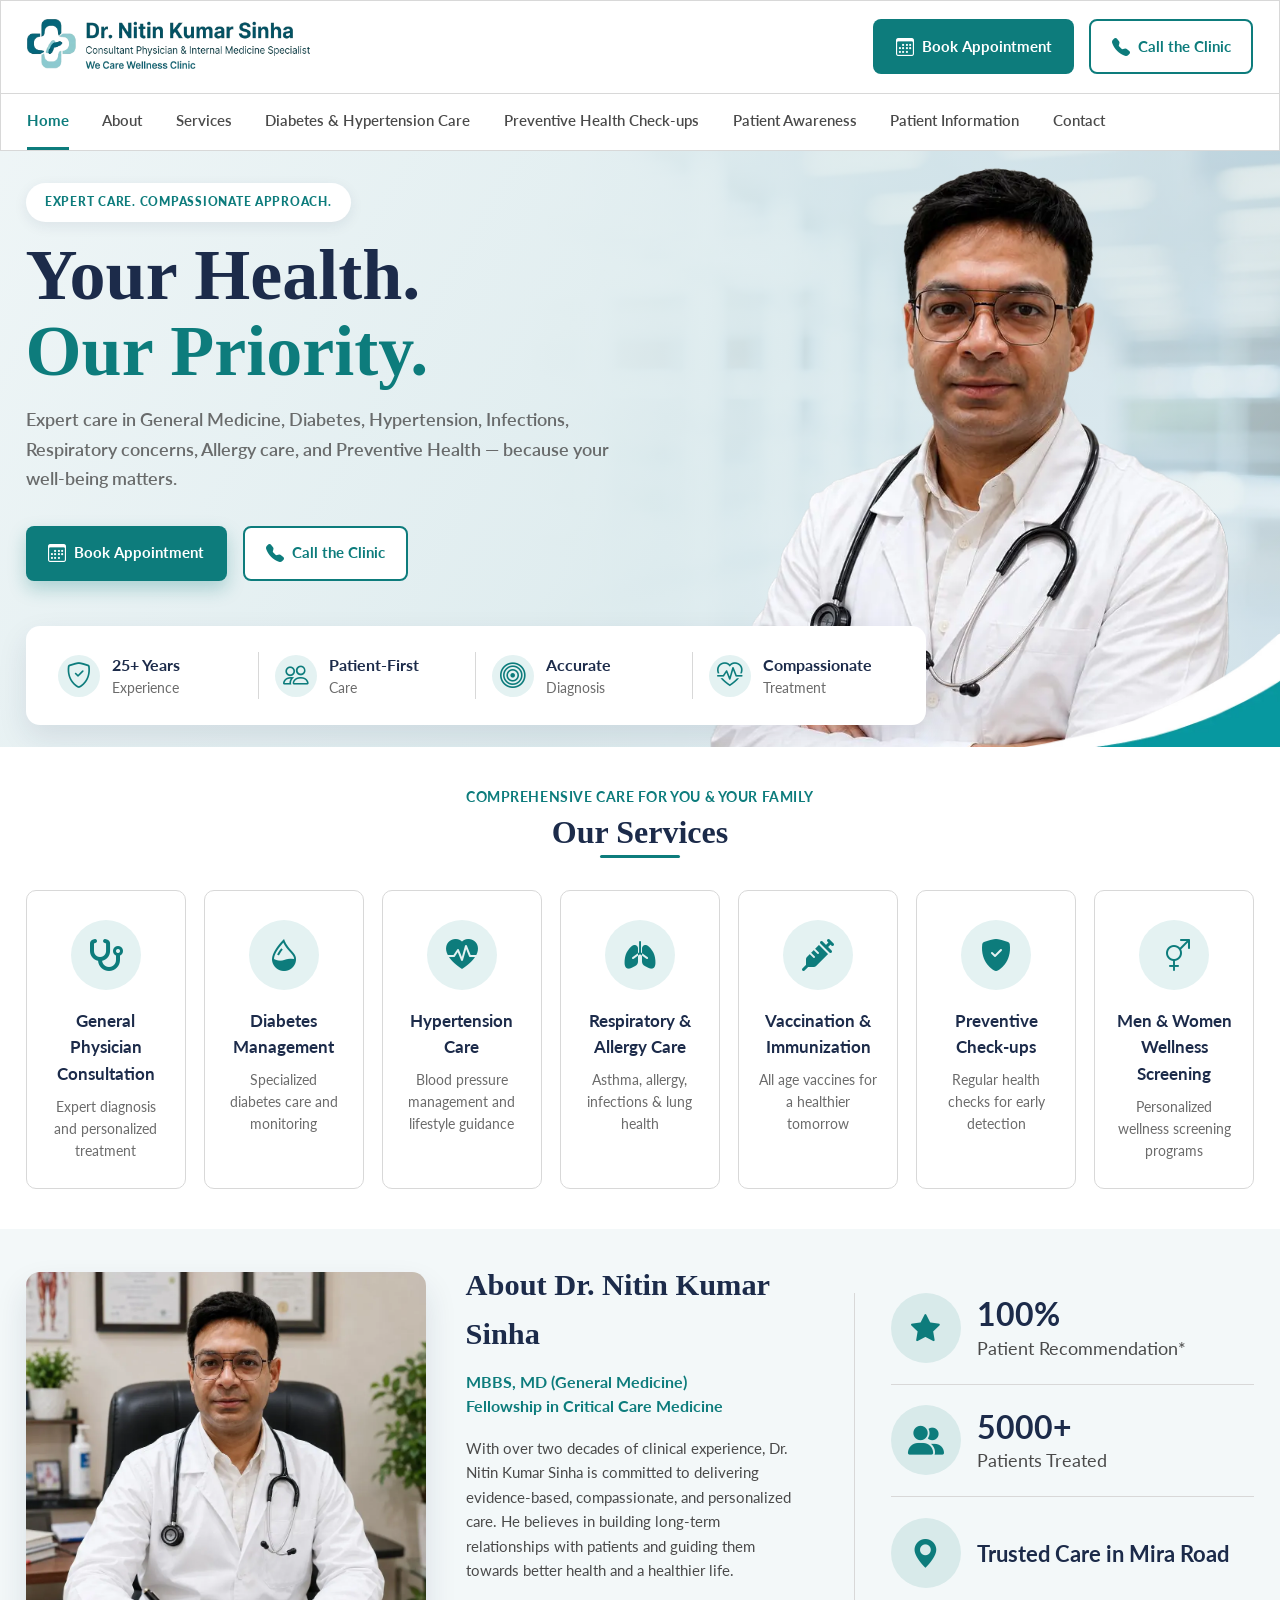
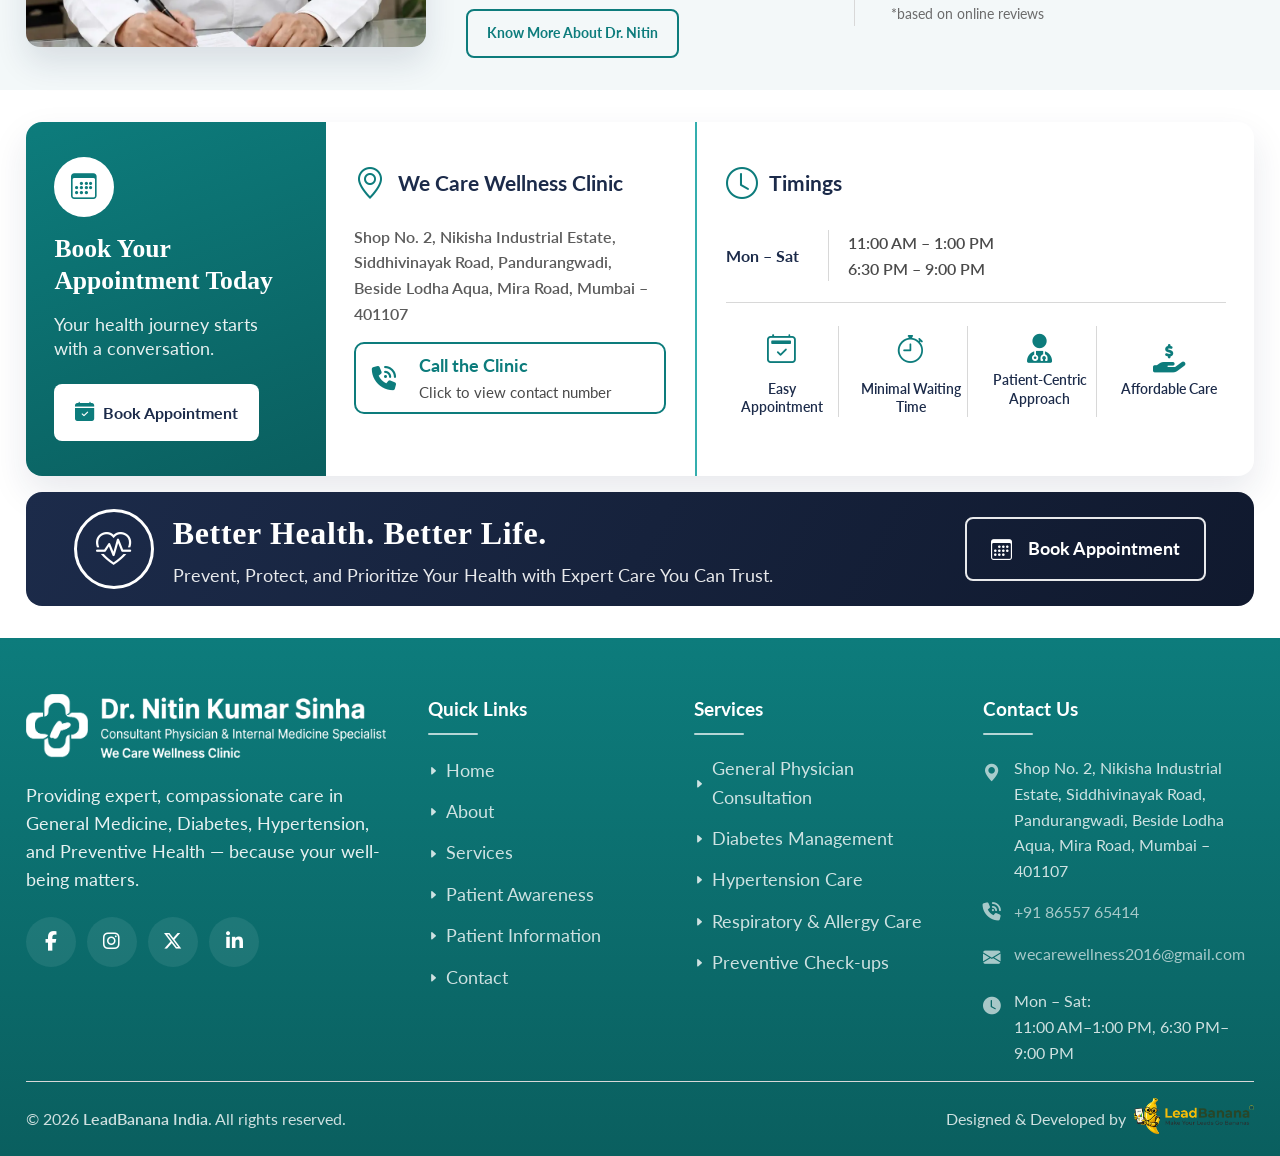
==== commit 1186035b: "first commit" ====
--- a/index.html
+++ b/index.html
@@ -5,7 +5,7 @@
     <meta charset="UTF-8">
     <meta name="viewport" content="width=device-width, initial-scale=1.0">
     <title>Dr. Nitin Kumar Sinha</title>
-    <link rel="icon" type="image/png" href="images/dr-favicon.png">
+    <link rel="icon" type="image/png" href="images/dr-favicon.webp">
 
     <link
         href="https://fonts.googleapis.com/css2?family=Lato:ital,wght@0,100;0,300;0,400;0,700;0,900;1,100;1,300;1,400;1,700;1,900&display=swap"
@@ -46,6 +46,7 @@
                     <li><a href="services.html">Services</a></li>
                     <li><a href="diabetes.html">Diabetes &amp; Hypertension Care</a></li>
                     <li><a href="checkups.html">Preventive Health Check-ups</a></li>
+                    <li><a href="patient-awareness.html">Patient Awareness</a></li>
                     <li><a href="patient-info.html">Patient Information</a></li>
                     <li><a href="contact.html">Contact</a></li>
                 </ul>
@@ -339,7 +340,9 @@
                 <!-- Column 1: Brand -->
                 <div>
                     <div class="footer-brand">
-                        <img src="images/logo-white.webp" alt="">
+                        <a href="index.php">
+                            <img src="images/logo-white.webp" alt="">
+                        </a>
                     </div>
                     <p class="footer-desc">
                         Providing expert, compassionate care in General Medicine, Diabetes,
@@ -357,11 +360,12 @@
                 <div>
                     <h4 class="footer-heading">Quick Links</h4>
                     <ul class="footer-links">
-                        <li><a href="#home"><i class="bi bi-caret-right-fill"></i> Home</a></li>
-                        <li><a href="#about"><i class="bi bi-caret-right-fill"></i> About</a></li>
-                        <li><a href="#services"><i class="bi bi-caret-right-fill"></i> Services</a></li>
-                        <li><a href="#patient-info"><i class="bi bi-caret-right-fill"></i> Patient Information</a></li>
-                        <li><a href="#contact"><i class="bi bi-caret-right-fill"></i> Contact</a></li>
+                        <li><a href="index.html"><i class="bi bi-caret-right-fill"></i> Home</a></li>
+                        <li><a href="about.html"><i class="bi bi-caret-right-fill"></i> About</a></li>
+                        <li><a href="services.html"><i class="bi bi-caret-right-fill"></i> Services</a></li>
+                        <li><a href="patient-awareness.html"><i class="bi bi-caret-right-fill"></i> Patient Awareness</a></li>
+                        <li><a href="patient-info.html"><i class="bi bi-caret-right-fill"></i> Patient Information</a></li>
+                        <li><a href="contact.html"><i class="bi bi-caret-right-fill"></i> Contact</a></li>
                     </ul>
                 </div>
 
@@ -369,11 +373,11 @@
                 <div>
                     <h4 class="footer-heading">Services</h4>
                     <ul class="footer-links">
-                        <li><a href="#"><i class="bi bi-caret-right-fill"></i> General Physician Consultation</a></li>
-                        <li><a href="#"><i class="bi bi-caret-right-fill"></i> Diabetes Management</a></li>
-                        <li><a href="#"><i class="bi bi-caret-right-fill"></i> Hypertension Care</a></li>
-                        <li><a href="#"><i class="bi bi-caret-right-fill"></i> Respiratory &amp; Allergy Care</a></li>
-                        <li><a href="#"><i class="bi bi-caret-right-fill"></i> Preventive Check-ups</a></li>
+                        <li><a href="services.html"><i class="bi bi-caret-right-fill"></i> General Physician Consultation</a></li>
+                        <li><a href="diabetes.html"><i class="bi bi-caret-right-fill"></i> Diabetes Management</a></li>
+                        <li><a href="diabetes.html"><i class="bi bi-caret-right-fill"></i> Hypertension Care</a></li>
+                        <li><a href="services.html"><i class="bi bi-caret-right-fill"></i> Respiratory &amp; Allergy Care</a></li>
+                        <li><a href="checkups.html"><i class="bi bi-caret-right-fill"></i> Preventive Check-ups</a></li>
                     </ul>
                 </div>
 
--- a/style.css
+++ b/style.css
@@ -4525,4 +4525,335 @@
         flex-direction: column;
         text-align: center;
     }
-}+}
+
+
+
+
+
+
+
+
+
+
+
+
+
+
+
+
+
+
+
+
+
+
+
+
+
+
+
+/* awareness page */
+
+
+.gallery-section {
+    padding: 2rem 0;
+}
+
+.gallery-heading-wrap {
+    text-align: center;
+    max-width: 720px;
+    margin: 0 auto 2.6rem;
+}
+
+.gallery-eyebrow {
+    display: block;
+    font-size: 0.8rem;
+    font-weight: 700;
+    letter-spacing: 0.08em;
+    color: var(--color-primary);
+    margin-bottom: 0.4rem;
+}
+
+.gallery-heading-wrap h2 {
+    font-family: var(--font-family-display);
+    font-weight: 700;
+    font-size: 2rem;
+    color: var(--color-navy);
+    position: relative;
+    display: inline-block;
+    padding-bottom: 0.4rem;
+    margin-bottom: 1rem;
+}
+
+.gallery-heading-wrap h2::after {
+    content: "";
+    position: absolute;
+    left: 50%;
+    bottom: 0;
+    transform: translateX(-50%);
+    width: 100px;
+    height: 3px;
+    background: var(--color-primary);
+    border-radius: 2px;
+}
+
+.gallery-heading-wrap p {
+    font-size: 1rem;
+    line-height: 1.5;
+    color: var(--color-text-light);
+}
+
+/* --- Gallery grid --- */
+.gallery-grid {
+    display: grid;
+    grid-template-columns: repeat(4, 1fr);
+    gap: 1rem;
+}
+
+.gallery-item {
+    position: relative;
+    border-radius: 12px;
+    overflow: hidden;
+    cursor: pointer;
+    aspect-ratio: 1 / 1;
+    background: var(--section-bg);
+    border: 1px solid var(--color-border);
+}
+
+.gallery-item img {
+    width: 100%;
+    height: 100%;
+    object-fit: cover;
+    transition: transform 0.4s ease;
+}
+
+.gallery-item:hover img {
+    transform: scale(1.08);
+}
+
+.gallery-overlay {
+    position: absolute;
+    inset: 0;
+    background: linear-gradient(180deg, rgba(28,43,74,0) 40%, rgba(16,25,48,0.75) 100%);
+    display: flex;
+    align-items: flex-end;
+    padding: 0.8rem;
+    opacity: 0;
+    transition: opacity var(--transition);
+}
+
+.gallery-item:hover .gallery-overlay {
+    opacity: 1;
+}
+
+.gallery-overlay span {
+    color: var(--color-white);
+    font-size: 1rem;
+    font-weight: 700;
+}
+
+.gallery-zoom-icon {
+    position: absolute;
+    top: 0.7rem;
+    right: 0.7rem;
+    width: 40px;
+    height: 40px;
+    border-radius: 50%;
+    background: rgba(255,255,255,0.9);
+    color: var(--color-primary);
+    display: flex;
+    align-items: center;
+    justify-content: center;
+    opacity: 0;
+    transform: scale(0.8);
+    transition: opacity var(--transition), transform var(--transition);
+}
+
+.gallery-item:hover .gallery-zoom-icon {
+    opacity: 1;
+    transform: scale(1);
+}
+
+.gallery-zoom-icon i {
+    font-size: 1.2rem;
+}
+
+/* --- Load more --- */
+.gallery-load-more {
+    display: block;
+    margin: 2.4rem auto 0;
+    background: transparent;
+    border: 2px solid var(--color-primary);
+    color: var(--color-primary);
+    font-weight: 700;
+    font-size: 1rem;
+    padding: 0.8rem 2rem;
+    border-radius: 8px;
+    cursor: pointer;
+    transition: background var(--transition), color var(--transition);
+    display: flex;
+    align-items: center;
+    gap: 8px;
+}
+
+.gallery-load-more:hover {
+    background: var(--color-primary);
+    color: var(--color-white);
+}
+
+.gallery-load-more[hidden] {
+    display: none;
+}
+
+.gallery-load-more i {
+    font-size: 1.2rem;
+}
+
+.gallery-item-hidden {
+    display: none;
+}
+
+/*    LIGHTBOX    */
+
+.lightbox {
+    position: fixed;
+    inset: 0;
+    background: rgba(16, 25, 48, 0.92);
+    display: none;
+    align-items: center;
+    justify-content: center;
+    z-index: 2000;
+    padding: 2rem;
+}
+
+.lightbox.active {
+    display: flex;
+}
+
+.lightbox-content {
+    position: relative;
+    max-width: 900px;
+    width: 100%;
+    text-align: center;
+}
+
+.lightbox-content img {
+    max-width: 100%;
+    max-height: 78vh;
+    margin: 0 auto;
+    border-radius: 10px;
+    box-shadow: 0 20px 60px rgba(0,0,0,0.4);
+}
+
+.lightbox-caption {
+    color: rgba(255,255,255,0.85);
+    font-size: 0.9rem;
+    margin-top: 1rem;
+}
+
+.lightbox-close,
+.lightbox-prev,
+.lightbox-next {
+    position: absolute;
+    background: rgba(255,255,255,0.12);
+    color: var(--color-white);
+    border: none;
+    border-radius: 50%;
+    width: 44px;
+    height: 44px;
+    display: flex;
+    align-items: center;
+    justify-content: center;
+    cursor: pointer;
+    transition: background var(--transition);
+    font-size: 1.1rem;
+}
+
+.lightbox-close:hover,
+.lightbox-prev:hover,
+.lightbox-next:hover {
+    background: var(--color-primary);
+}
+
+.lightbox-close {
+    top: -1.2rem;
+    right: -1.2rem;
+}
+
+.lightbox-prev {
+    left: -1.2rem;
+    top: 50%;
+    transform: translateY(-50%);
+}
+
+.lightbox-next {
+    right: -1.2rem;
+    top: 50%;
+    transform: translateY(-50%);
+}
+
+.lightbox-counter {
+    position: absolute;
+    top: -1.2rem;
+    left: 0;
+    color: rgba(255,255,255,0.7);
+    font-size: 0.8rem;
+}
+
+/*    RESPONSIVE   */
+
+@media (max-width: 1100px) {
+    .gallery-grid {
+        grid-template-columns: repeat(3, 1fr);
+    }
+}
+
+@media (max-width: 768px) {
+
+    .gallery-section {
+        padding: 3rem 0;
+    }
+
+    .gallery-heading-wrap h2 {
+        font-size: 1.55rem;
+    }
+
+    .gallery-grid {
+        grid-template-columns: repeat(2, 1fr);
+        gap: 0.8rem;
+    }
+
+    .lightbox-prev,
+    .lightbox-next {
+        width: 38px;
+        height: 38px;
+        font-size: 0.95rem;
+    }
+
+    .lightbox-close {
+        top: -2.6rem;
+        right: 0;
+    }
+
+    .lightbox-prev {
+        left: 0.2rem;
+    }
+
+    .lightbox-next {
+        right: 0.2rem;
+    }
+
+    .lightbox-counter {
+        top: -2.6rem;
+        left: 0.2rem;
+    }
+}
+
+@media (max-width: 460px) {
+
+    .gallery-grid {
+        grid-template-columns: repeat(1, 1fr);
+        gap: 0.6rem;
+    }
+}
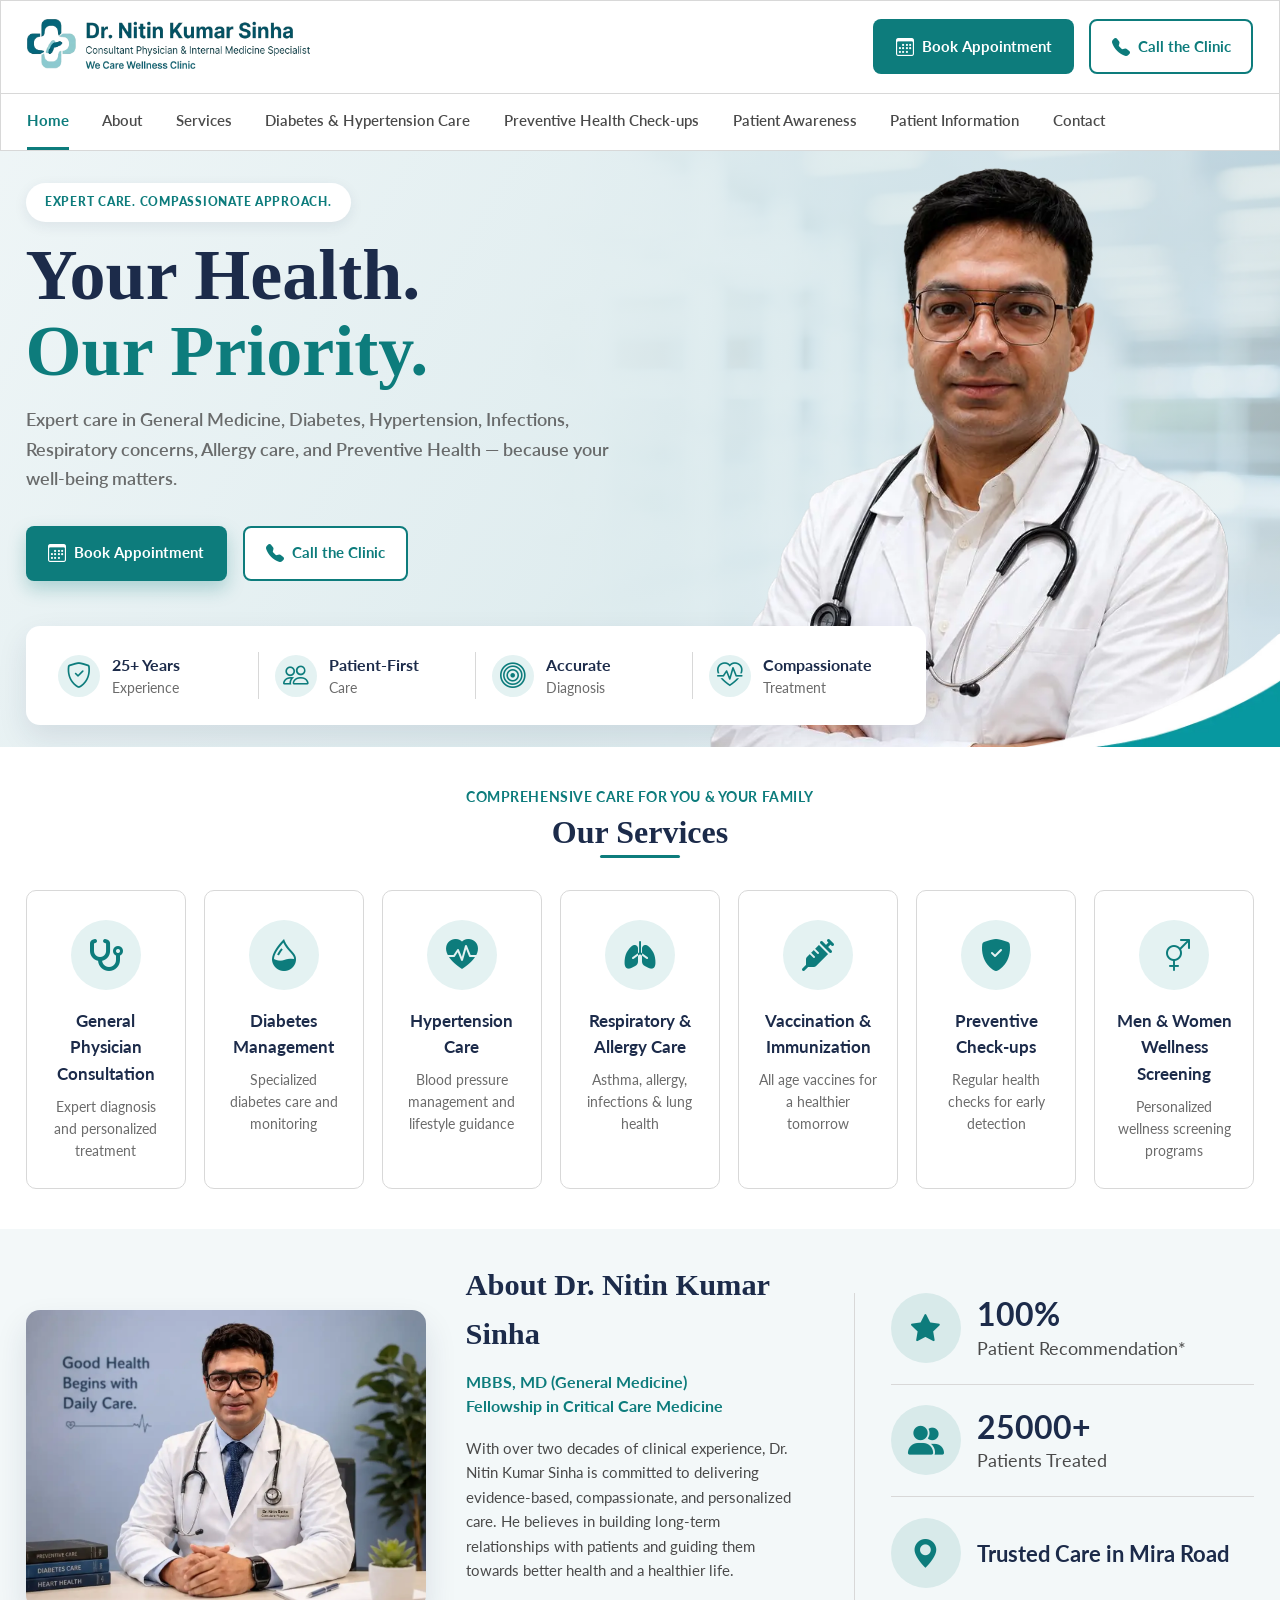
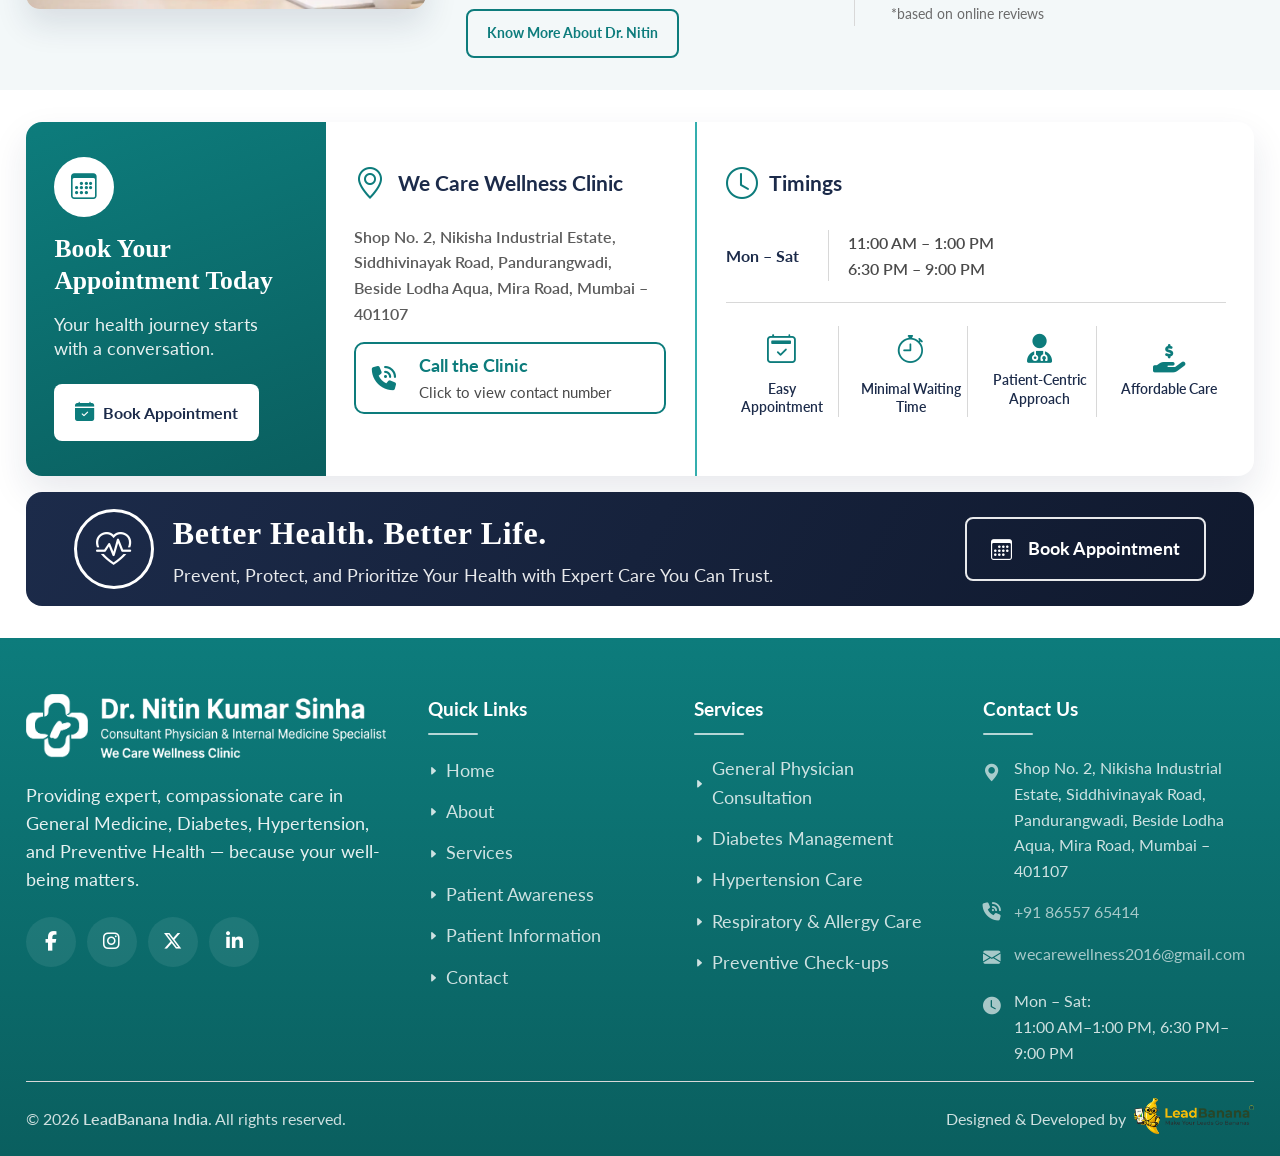
==== commit 4f10a66e: "commit" ====
--- a/index.html
+++ b/index.html
@@ -199,7 +199,7 @@
         <div class="section-container home-about-grid">
 
             <div class="home-about-photo">
-                <img src="images/self-2.webp" alt="Dr. Nitin Kumar Sinha">
+                <img src="images/self-4.webp" alt="Dr. Nitin Kumar Sinha">
             </div>
 
             <div class="home-about-content">
@@ -229,7 +229,7 @@
                 <div class="stat-row">
                     <span class="stat-icon-circle"><i class="fa-solid fa-user-group"></i></span>
                     <span>
-                        <div class="stat-value">5000+</div>
+                        <div class="stat-value">25000+</div>
                         <div class="stat-label">Patients Treated</div>
                     </span>
                 </div>
